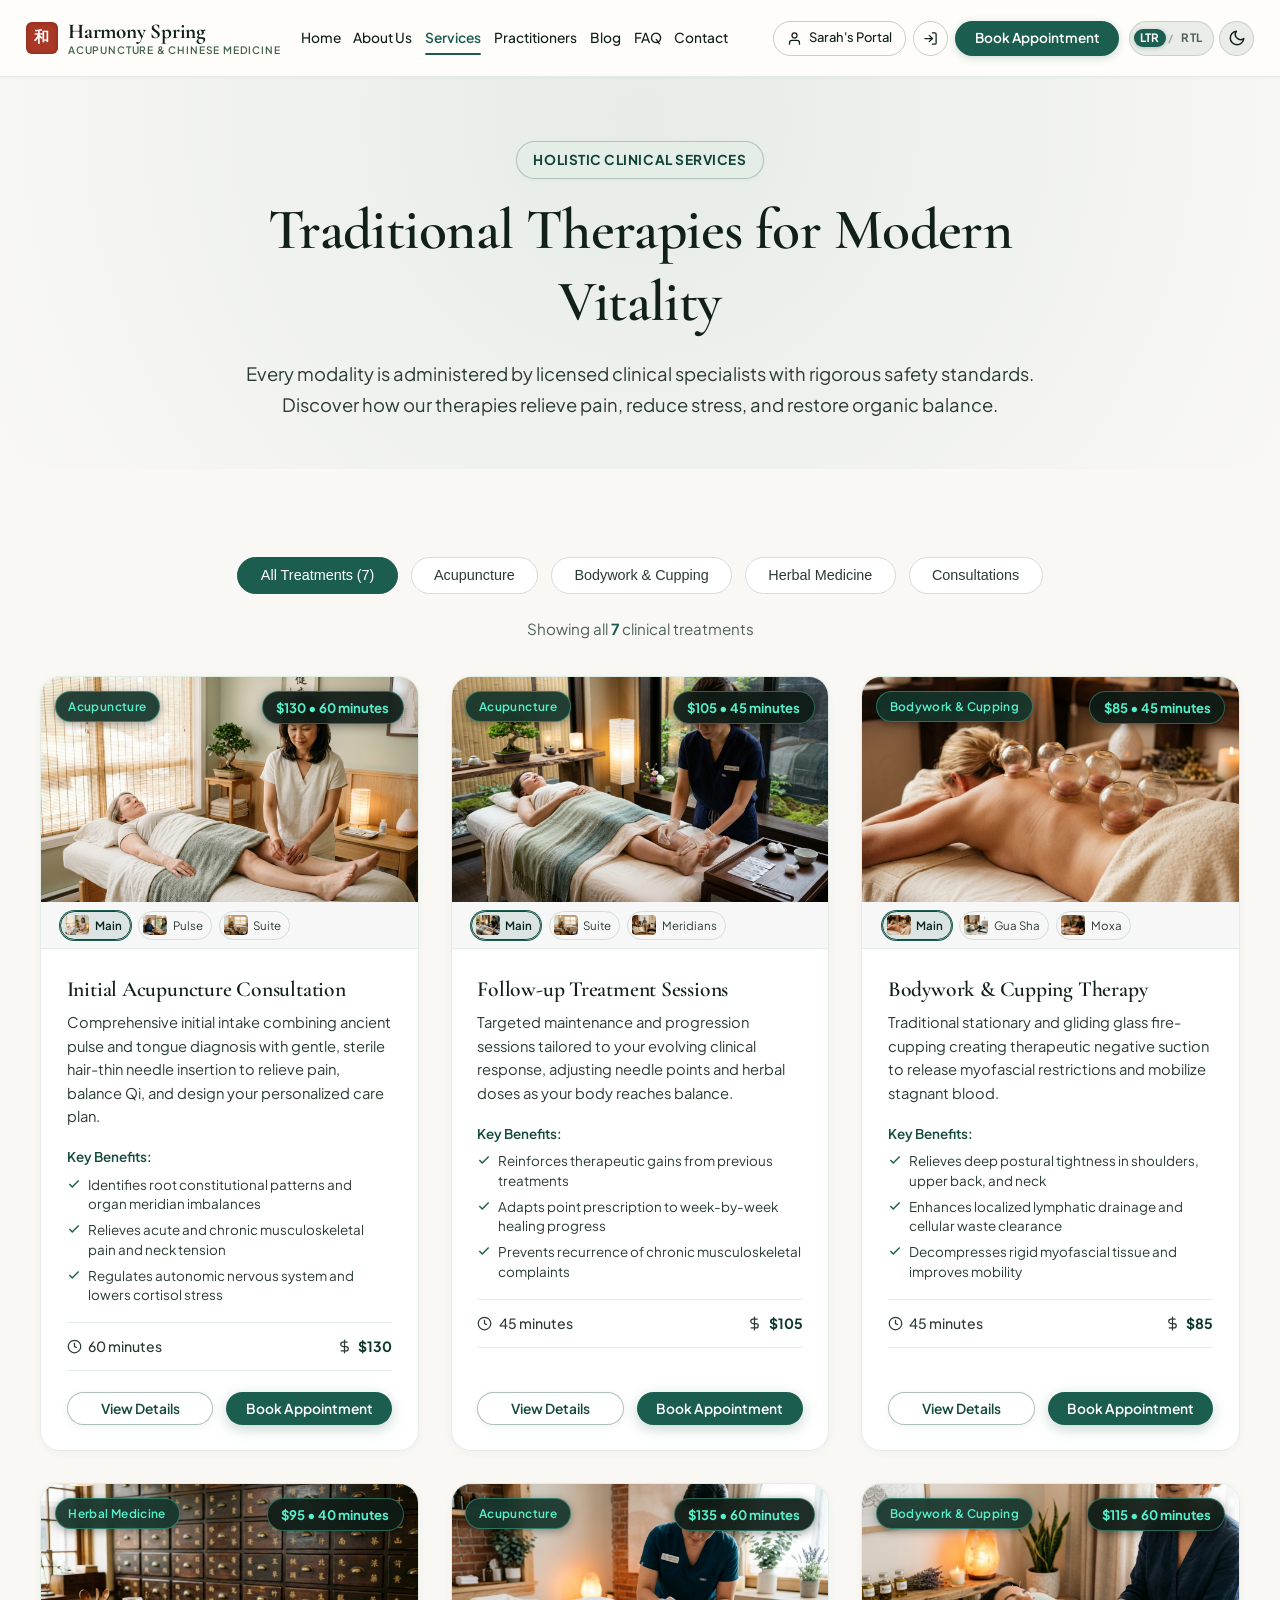
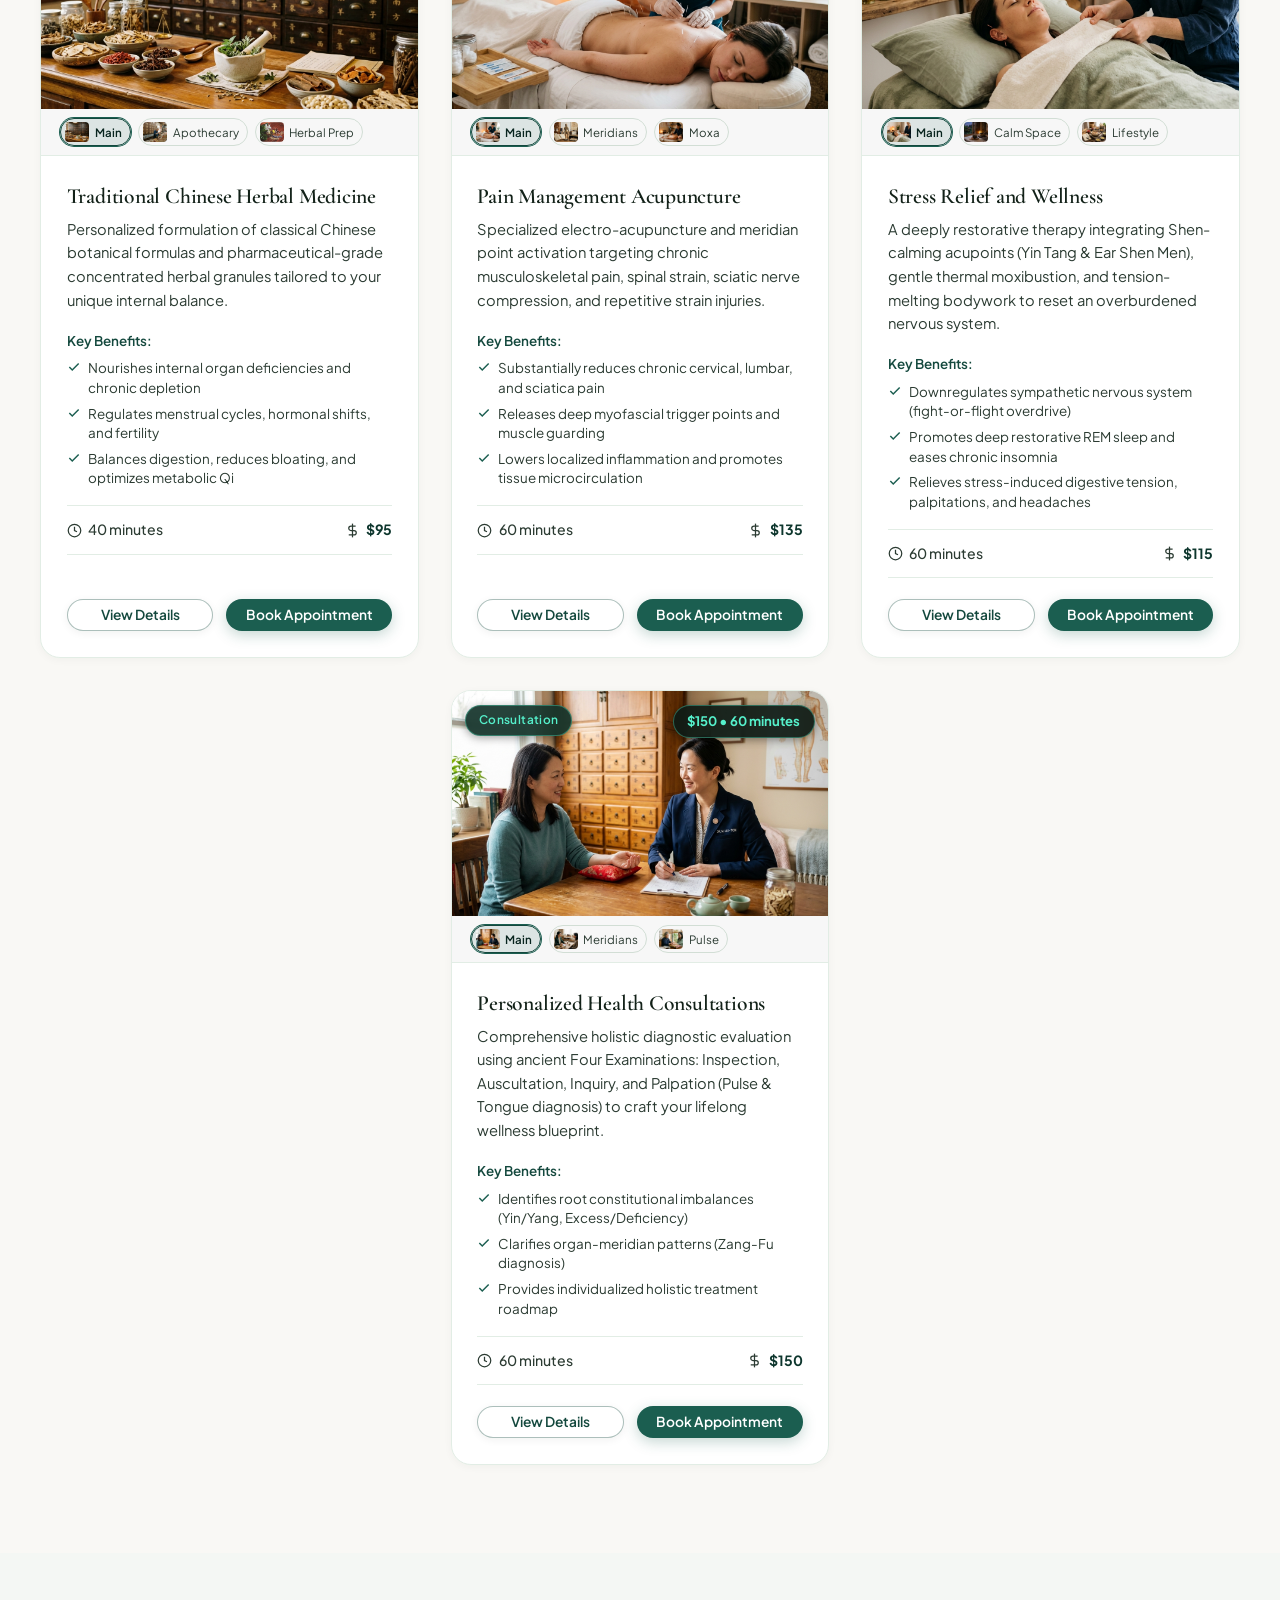
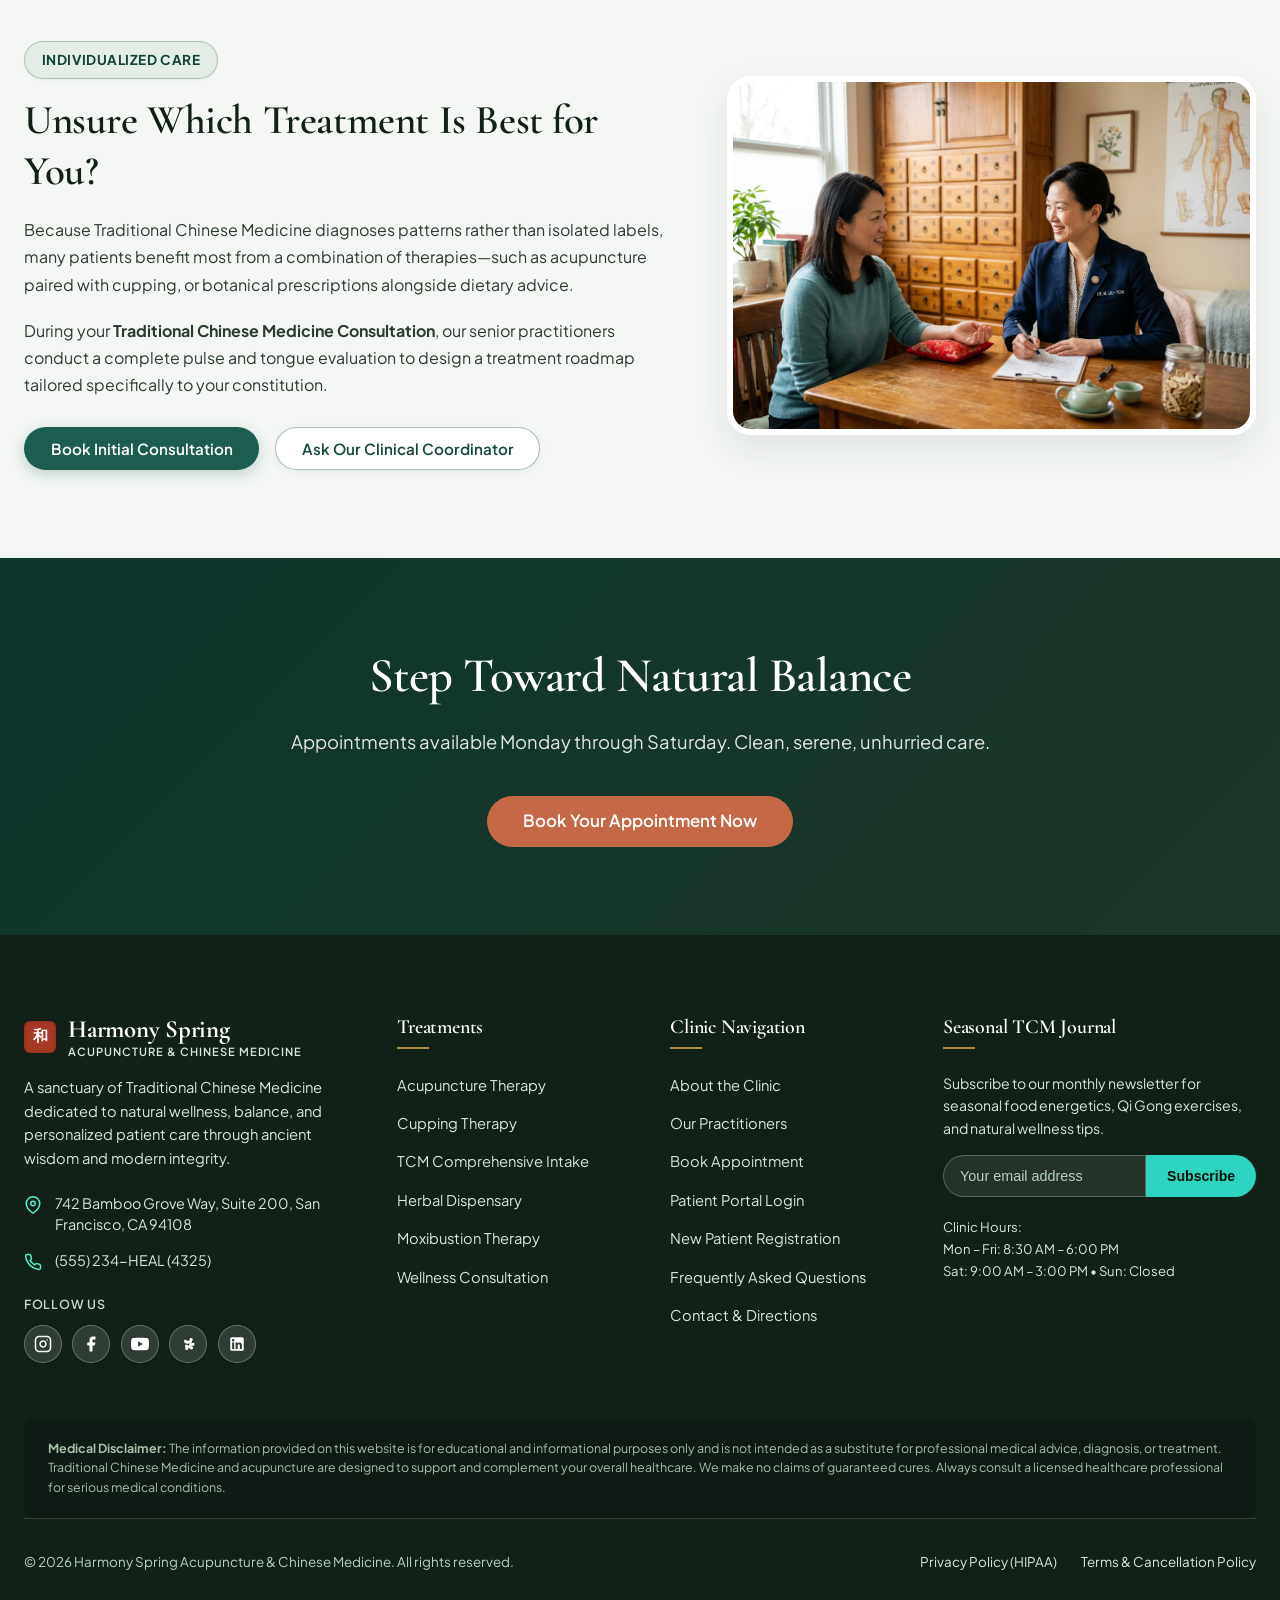
==== Acupuncture & Traditional Chinese Medicine Clinic/services.html @ d10053ae "Add files via upload" ====
<!DOCTYPE html>
<html lang="en">
<head>
  <meta charset="UTF-8">
  <meta name="viewport" content="width=device-width, initial-scale=1.0">
  <title>Services &amp; Treatments | Harmony Spring Acupuncture & Chinese Medicine</title>
  <meta name="description" content="Explore our seven specialized holistic services: Acupuncture Therapy, Fire Cupping, Herbal Medicine Dispensary, Moxibustion, and Comprehensive TCM Consultations.">
  <link rel="stylesheet" href="assets/css/style.css">
  <link rel="icon" type="image/svg+xml" href="data:image/svg+xml,<svg xmlns='http://www.w3.org/2000/svg' viewBox='0 0 24 24' fill='%231b5e50'><circle cx='12' cy='12' r='10'/><path d='M12 2a10 10 0 0 0 0 20 5 5 0 0 0 0-10 5 5 0 0 1 0-10z' fill='%23f9f8f5'/></svg>">
</head>
<body>

  <!-- Sticky Header Wrapper (Notice Bar + Main Navigation) -->
  <div class="sticky-header-wrapper">

    <!-- Header & Navigation -->
    <header class="header">
      <div class="container">
        <nav class="navbar">
          <a href="index.html" class="logo-brand">
            <span class="tcm-seal" title="Harmony">和</span>
            <div class="logo-text-wrap">
              <span class="logo-title">Harmony Spring</span>
              <span class="logo-subtitle">Acupuncture &amp; Chinese Medicine</span>
            </div>
          </a>

          <ul class="nav-links">
            <li><a href="index.html" class="nav-link">Home</a></li>
            <li><a href="about.html" class="nav-link">About Us</a></li>
            <li><a href="services.html" class="nav-link active">Services</a></li>
            <li><a href="practitioners.html" class="nav-link">Practitioners</a></li>
            <li><a href="blog.html" class="nav-link">Blog</a></li>
            <li><a href="faq.html" class="nav-link">FAQ</a></li>
            <li><a href="contact.html" class="nav-link">Contact</a></li>
          </ul>

          <div class="nav-actions">
            <div id="navAuthSlot">
              <a href="dashboard.html" class="nav-portal-btn" id="navPortalBtn" title="Sarah's Portal">
                <svg width="15" height="15" viewBox="0 0 24 24" fill="none" stroke="currentColor" stroke-width="2" stroke-linecap="round" stroke-linejoin="round">
                  <path d="M20 21v-2a4 4 0 0 0-4-4H8a4 4 0 0 0-4 4v2"></path>
                  <circle cx="12" cy="7" r="4"></circle>
                </svg>
                <span class="nav-portal-text">Sarah's Portal</span>
              </a>
              <button type="button" class="nav-auth-icon-btn" id="navAuthIconBtn" title="Account Action" aria-label="Account Action">
                <svg width="15" height="15" viewBox="0 0 24 24" fill="none" stroke="currentColor" stroke-width="2" stroke-linecap="round" stroke-linejoin="round">
                  <path d="M9 21H5a2 2 0 0 1-2-2V5a2 2 0 0 1 2-2h4"></path>
                  <polyline points="16 17 21 12 16 7"></polyline>
                  <line x1="21" y1="12" x2="9" y2="12"></line>
                </svg>
              </button>
            </div>
            <a href="booking.html" class="btn btn-primary btn-sm btn-book-nav">Book Appointment</a>
            <div class="nav-controls">
              <button class="nav-pill-btn dir-toggle-btn" id="dirToggleBtn" type="button" title="Switch text direction (LTR / RTL)" aria-label="Toggle text direction">
                <span class="dir-opt active" data-dir="ltr">LTR</span>
                <span class="dir-divider">/</span>
                <span class="dir-opt" data-dir="rtl">RTL</span>
              </button>
              <button class="nav-icon-btn theme-toggle-btn" id="themeToggleBtn" type="button" title="Switch to Dark Mode" aria-label="Toggle dark mode">
                <svg class="theme-icon-sun" width="18" height="18" viewBox="0 0 24 24" fill="none" stroke="currentColor" stroke-width="2" stroke-linecap="round" stroke-linejoin="round">
                  <circle cx="12" cy="12" r="5"></circle>
                  <line x1="12" y1="1" x2="12" y2="3"></line>
                  <line x1="12" y1="21" x2="12" y2="23"></line>
                  <line x1="4.22" y1="4.22" x2="5.64" y2="5.64"></line>
                  <line x1="18.36" y1="18.36" x2="19.78" y2="19.78"></line>
                  <line x1="1" y1="12" x2="3" y2="12"></line>
                  <line x1="21" y1="12" x2="23" y2="12"></line>
                  <line x1="4.22" y1="19.78" x2="5.64" y2="18.36"></line>
                  <line x1="18.36" y1="5.64" x2="19.78" y2="4.22"></line>
                </svg>
                <svg class="theme-icon-moon" width="18" height="18" viewBox="0 0 24 24" fill="none" stroke="currentColor" stroke-width="2" stroke-linecap="round" stroke-linejoin="round">
                  <path d="M21 12.79A9 9 0 1 1 11.21 3 7 7 0 0 0 21 12.79z"></path>
                </svg>
              </button>
            </div>
            <button class="mobile-nav-toggle" aria-label="Open Navigation Menu">&#9776;</button>
          </div>
        </nav>
      </div>
    </header>
  </div>

  <!-- Mobile Drawer Navigation -->
  <div class="mobile-nav-overlay"></div>
  <div class="mobile-nav-drawer">
    <div class="mobile-nav-header">
      <div class="logo-brand">
        <span class="tcm-seal">和</span>
        <div class="logo-text-wrap">
          <span class="logo-title" style="font-size:1.3rem;">Harmony Spring</span>
          <span class="logo-subtitle" style="font-size:0.62rem;letter-spacing:0.08em;text-transform:uppercase;color:var(--c-sage-600);font-weight:600;">Acupuncture &amp; Chinese Medicine</span>
        </div>
      </div>
      <button class="mobile-nav-close" aria-label="Close Navigation Menu">&times;</button>
    </div>
    <ul class="mobile-nav-list">
      <li><a href="index.html">Home</a></li>
      <li><a href="about.html">About Us</a></li>
      <li><a href="services.html">Services &amp; Treatments</a></li>
      <li><a href="practitioners.html">Practitioners</a></li>
      <li><a href="blog.html">Blog</a></li>
      <li><a href="faq.html">FAQ</a></li>
      <li><a href="contact.html">Contact Us</a></li>
    </ul>
    <div id="mobileNavAuthSlot" style="margin-top:auto;">
      <a href="login.html" class="btn btn-secondary btn-block" style="margin-bottom:0.8rem;">Patient Login</a>
      <a href="booking.html" class="btn btn-primary btn-block">Book Appointment</a>
    </div>
  </div>

  <main>
    <!-- Page Header Hero -->
    <section class="section" style="padding:4rem 0 3rem;background:radial-gradient(circle at 50% 10%, rgba(203, 217, 206, 0.4) 0%, rgba(249, 248, 245, 0.95) 100%);">
      <div class="container container-narrow" style="text-align:center;">
        <span class="tcm-badge" style="margin-bottom:1rem;">Holistic Clinical Services</span>
        <h1 style="margin-bottom:1.2rem;">Traditional Therapies for Modern Vitality</h1>
        <p style="font-size:1.15rem;color:var(--c-ink-body);line-height:1.7;">
          Every modality is administered by licensed clinical specialists with rigorous safety standards. Discover how our therapies relieve pain, reduce stress, and restore organic balance.
        </p>
      </div>
    </section>

    <!-- Services Directory & Filter Section -->
    <section class="section">
      <div class="container">
        <!-- Filter Tabs -->
        <div class="services-filter-bar" id="servicesFilterBar" role="tablist" aria-label="Clinical Treatment Categories">
          <button type="button" class="filter-btn active" data-category="all" role="tab" aria-selected="true">All Treatments (7)</button>
          <button type="button" class="filter-btn" data-category="Acupuncture" role="tab" aria-selected="false">Acupuncture</button>
          <button type="button" class="filter-btn" data-category="Bodywork" role="tab" aria-selected="false">Bodywork &amp; Cupping</button>
          <button type="button" class="filter-btn" data-category="Herbal Medicine" role="tab" aria-selected="false">Herbal Medicine</button>
          <button type="button" class="filter-btn" data-category="Consultation" role="tab" aria-selected="false">Consultations</button>
        </div>

        <!-- Live Results Count Feedback -->
        <div class="services-filter-feedback" id="servicesFilterFeedback" aria-live="polite">
          Showing all <strong>7</strong> clinical treatments
        </div>

        <!-- Services Cards Grid (Dynamic Loaded from Backend / Resilient Fallback) -->
        <div class="services-grid" id="servicesListGrid" aria-live="polite">
          <div class="services-loading-state" id="servicesLoadingIndicator" style="grid-column:1/-1;text-align:center;padding:4rem 1rem;">
            <div class="tcm-spinner" style="margin:0 auto 1.2rem;"></div>
            <p style="font-size:1.05rem;color:var(--c-ink-dark);font-weight:600;margin-bottom:0.3rem;">Loading Clinical Treatments...</p>
            <span style="font-size:0.88rem;color:var(--c-ink-muted);">Retrieving authentic Chinese Medicine modalities</span>
          </div>
        </div>
      </div>
    </section>

    <!-- Consultation Process Banner -->
    <section class="section section-sage-soft">
      <div class="container">
        <div style="display:grid;grid-template-columns:1.1fr 0.9fr;gap:3.5rem;align-items:center;" class="hero-grid">
          <div>
            <span class="tcm-badge" style="margin-bottom:1rem;">Individualized Care</span>
            <h2 style="margin-bottom:1.2rem;">Unsure Which Treatment Is Best for You?</h2>
            <p style="margin-bottom:1.2rem;line-height:1.7;">
              Because Traditional Chinese Medicine diagnoses patterns rather than isolated labels, many patients benefit most from a combination of therapies—such as acupuncture paired with cupping, or botanical prescriptions alongside dietary advice.
            </p>
            <p style="margin-bottom:1.8rem;line-height:1.7;">
              During your <strong>Traditional Chinese Medicine Consultation</strong>, our senior practitioners conduct a complete pulse and tongue evaluation to design a treatment roadmap tailored specifically to your constitution.
            </p>
            <div style="display:flex;gap:1rem;flex-wrap:wrap;">
              <a href="booking.html?service=tcm-consultation" class="btn btn-primary">Book Initial Consultation</a>
              <a href="contact.html" class="btn btn-secondary">Ask Our Clinical Coordinator</a>
            </div>
          </div>
          <div>
            <div style="border-radius:24px;overflow:hidden;box-shadow:var(--shadow-lg);border:6px solid #fff;">
              <img src="assets/images/tcm_consultation.jpg" alt="Pulse diagnosis and health consultation" width="800" height="533">
            </div>
          </div>
        </div>
      </div>
    </section>

    <!-- Final CTA -->
    <section class="cta-banner-section">
      <div class="container">
        <div class="cta-banner-content">
          <h2 class="cta-banner-title">Step Toward Natural Balance</h2>
          <p class="cta-banner-desc">
            Appointments available Monday through Saturday. Clean, serene, unhurried care.
          </p>
          <div class="cta-banner-actions">
            <a href="booking.html" class="btn btn-terracotta btn-lg">Book Your Appointment Now</a>
          </div>
        </div>
      </div>
    </section>
  </main>

  <!-- Footer -->
  <footer class="footer">
    <div class="container">
      <div class="footer-top-grid">
        <div class="footer-brand">
          <div class="logo-brand" style="margin-bottom:1.1rem;">
            <span class="tcm-seal">和</span>
            <div class="logo-text-wrap">
              <span class="logo-title" style="color:#ffffff;font-size:1.55rem;">Harmony Spring</span>
              <span class="logo-subtitle" style="color:var(--c-sage-300);font-size:0.7rem;letter-spacing:0.09em;text-transform:uppercase;font-weight:600;margin-top:2px;">Acupuncture &amp; Chinese Medicine</span>
            </div>
          </div>
          <p class="footer-tagline">
            A sanctuary of Traditional Chinese Medicine dedicated to natural wellness, balance, and personalized patient care through ancient wisdom and modern integrity.
          </p>
          <div class="footer-info-item">
            <svg width="18" height="18" viewBox="0 0 24 24" fill="none" stroke="currentColor" stroke-width="2"><path d="M21 10c0 7-9 13-9 13s-9-6-9-13a9 9 0 0 1 18 0z"/><circle cx="12" cy="10" r="3"/></svg>
            <span>742 Bamboo Grove Way, Suite 200, San Francisco, CA 94108</span>
          </div>
          <div class="footer-info-item">
            <svg width="18" height="18" viewBox="0 0 24 24" fill="none" stroke="currentColor" stroke-width="2"><path d="M22 16.92v3a2 2 0 0 1-2.18 2 19.79 19.79 0 0 1-8.63-3.07 19.5 19.5 0 0 1-6-6 19.79 19.79 0 0 1-3.07-8.67A2 2 0 0 1 4.11 2h3a2 2 0 0 1 2 1.72 12.84 12.84 0 0 0 .7 2.81 2 2 0 0 1-.45 2.11L8.09 9.91a16 16 0 0 0 6 6l1.27-1.27a2 2 0 0 1 2.11-.45 12.84 12.84 0 0 0 2.81.7A2 2 0 0 1 22 16.92z"/></svg>
            <span>(555) 234-HEAL (4325)</span>
          </div>
          <div class="footer-social-wrap">
            <span class="footer-social-label">Follow Us</span>
            <div class="footer-social-links">
              <a href="https://instagram.com" target="_blank" rel="noopener noreferrer" class="footer-social-link" aria-label="Follow Harmony Spring on Instagram" title="Instagram">
                <svg viewBox="0 0 24 24" fill="none" stroke="currentColor" stroke-width="2" stroke-linecap="round" stroke-linejoin="round"><rect x="2" y="2" width="20" height="20" rx="5" ry="5"/><path d="M16 11.37A4 4 0 1 1 12.63 8 4 4 0 0 1 16 11.37z"/><line x1="17.5" y1="6.5" x2="17.51" y2="6.5"/></svg>
              </a>
              <a href="https://facebook.com" target="_blank" rel="noopener noreferrer" class="footer-social-link" aria-label="Follow Harmony Spring on Facebook" title="Facebook">
                <svg viewBox="0 0 24 24" fill="currentColor"><path d="M18 2h-3a5 5 0 0 0-5 5v3H7v4h3v8h4v-8h3l1-4h-4V7a1 1 0 0 1 1-1h3z"/></svg>
              </a>
              <a href="https://youtube.com" target="_blank" rel="noopener noreferrer" class="footer-social-link" aria-label="Subscribe to Harmony Spring on YouTube" title="YouTube">
                <svg viewBox="0 0 24 24" fill="currentColor"><path fill-rule="evenodd" clip-rule="evenodd" d="M23.5 6.19a3.02 3.02 0 0 0-2.12-2.14C19.5 3.55 12 3.55 12 3.55s-7.5 0-9.38.5A3.02 3.02 0 0 0 .5 6.2C0 8.07 0 12 0 12s0 3.93.5 5.81a3.02 3.02 0 0 0 2.12 2.14c1.88.5 9.38.5 9.38.5s7.5 0 9.38-.5a3.02 3.02 0 0 0 2.12-2.14C24 15.93 24 12 24 12s0-3.93-.5-5.81zM9.5 15.57V8.43L15.82 12 9.5 15.57z"/></svg>
              </a>
              <a href="https://yelp.com" target="_blank" rel="noopener noreferrer" class="footer-social-link" aria-label="Find Harmony Spring on Yelp" title="Yelp">
                <svg viewBox="0 0 24 24" fill="currentColor"><path d="M11.66 12.01l-4.75-2.09c-.48-.21-.69-.77-.47-1.25l.89-1.92c.22-.48.78-.69 1.26-.47l4.7 2.21c.42.2.56.7.32 1.1l-1.07 1.95c-.17.31-.56.45-.88.47zm.42 1.63l.35 5.17c.04.52-.36.97-.88 1.01l-2.1.14c-.52.04-.97-.36-1.01-.88l-.4-5.18c-.04-.46.3-.85.74-.89l2.22-.15c.44-.03.88.33.91.78zm1.96-.34l4.5 2.6c.45.26.6.84.34 1.29l-1.06 1.83c-.26.45-.84.6-1.29.34l-4.47-2.65c-.39-.23-.5-.73-.25-1.12l1.24-1.85c.2-.3.6-.42.99-.44zm.64-1.95l4.89-.98c.51-.1.93.3.93.82v2.11c0 .52-.42.94-.94.94l-4.9-.1c-.46 0-.82-.36-.83-.82l-.04-2.22c0-.4.36-.75.76-.75zm-1.89-1.93l1.83-4.84c.18-.49.73-.74 1.22-.55l1.97.75c.49.19.74.74.55 1.23l-1.89 4.82c-.17.43-.66.62-1.07.43l-2.07-.88c-.37-.16-.54-.6-.54-.96z"/></svg>
              </a>
              <a href="https://linkedin.com" target="_blank" rel="noopener noreferrer" class="footer-social-link" aria-label="Connect with Harmony Spring on LinkedIn" title="LinkedIn">
                <svg viewBox="0 0 24 24" fill="currentColor"><path d="M19 3a2 2 0 0 1 2 2v14a2 2 0 0 1-2 2H5a2 2 0 0 1-2-2V5a2 2 0 0 1 2-2h14m-.5 15.5v-5.3a3.26 3.26 0 0 0-3.26-3.26c-.85 0-1.84.52-2.28 1.3v-1.11h-2.79v8.37h2.79v-4.93c0-.77.62-1.4 1.39-1.4a1.4 1.4 0 0 1 1.4 1.4v4.93h2.75M6.88 8.56a1.68 1.68 0 0 0 1.68-1.68c0-.93-.75-1.69-1.68-1.69a1.69 1.69 0 0 0-1.69 1.69c0 .93.76 1.68 1.69 1.68m1.39 9.94v-8.37H5.5v8.37h2.77z"/></svg>
              </a>
            </div>
          </div>
        </div>

        <div>
          <h4 class="footer-heading">Treatments</h4>
          <ul class="footer-links">
            <li><a href="service-detail.html?service=acupuncture">Acupuncture Therapy</a></li>
            <li><a href="service-detail.html?service=cupping">Cupping Therapy</a></li>
            <li><a href="service-detail.html?service=tcm-consultation">TCM Comprehensive Intake</a></li>
            <li><a href="service-detail.html?service=herbal-medicine">Herbal Dispensary</a></li>
            <li><a href="service-detail.html?service=moxibustion">Moxibustion Therapy</a></li>
            <li><a href="service-detail.html?service=wellness-consultation">Wellness Consultation</a></li>
          </ul>
        </div>

        <div>
          <h4 class="footer-heading">Clinic Navigation</h4>
          <ul class="footer-links">
            <li><a href="about.html">About the Clinic</a></li>
            <li><a href="practitioners.html">Our Practitioners</a></li>
            <li><a href="booking.html">Book Appointment</a></li>
            <li><a href="login.html">Patient Portal Login</a></li>
            <li><a href="register.html">New Patient Registration</a></li>
            <li><a href="faq.html">Frequently Asked Questions</a></li>
            <li><a href="contact.html">Contact &amp; Directions</a></li>
          </ul>
        </div>

        <div>
          <h4 class="footer-heading">Seasonal TCM Journal</h4>
          <p style="font-size:0.88rem;color:var(--c-sage-300);margin-bottom:1rem;line-height:1.6;">
            Subscribe to our monthly newsletter for seasonal food energetics, Qi Gong exercises, and natural wellness tips.
          </p>
          <form class="newsletter-form">
            <input type="email" class="newsletter-input" placeholder="Your email address" required>
            <button type="submit" class="newsletter-submit">Subscribe</button>
          </form>
          <div style="margin-top:1.2rem;font-size:0.82rem;color:var(--c-sage-400);">
            Clinic Hours:<br>
            Mon – Fri: 8:30 AM – 6:00 PM<br>
            Sat: 9:00 AM – 3:00 PM &bull; Sun: Closed
          </div>
        </div>
      </div>

      <div class="footer-disclaimer-box">
        <strong>Medical Disclaimer:</strong> The information provided on this website is for educational and informational purposes only and is not intended as a substitute for professional medical advice, diagnosis, or treatment. Traditional Chinese Medicine and acupuncture are designed to support and complement your overall healthcare. We make no claims of guaranteed cures. Always consult a licensed healthcare professional for serious medical conditions.
      </div>

      <div class="footer-bottom">
        <div>&copy; 2026 Harmony Spring Acupuncture &amp; Chinese Medicine. All rights reserved.</div>
        <div style="display:flex;gap:1.5rem;">
          <a href="privacy.html" style="color:inherit;">Privacy Policy (HIPAA)</a>
          <a href="terms.html" style="color:inherit;">Terms &amp; Cancellation Policy</a>
        </div>
      </div>
    </div>
  </footer>

  <script src="assets/js/api.js"></script>
  <script src="assets/js/app.js"></script>
  <script>
    document.addEventListener('DOMContentLoaded', () => {
      const grid = document.getElementById('servicesListGrid');
      const filterBtns = document.querySelectorAll('.services-filter-bar .filter-btn');
      const feedbackEl = document.getElementById('servicesFilterFeedback');
      const allFilterBtn = document.querySelector('.services-filter-bar .filter-btn[data-category="all"]');
      let allServices = [];
      let currentCategory = 'all';

      // Meaningful alt text dictionary for authentic clinical healthcare photography
      const ALT_TEXTS = {
        'acupuncture': 'Authentic serene acupuncture needle placement in peaceful treatment room',
        'follow-up': 'Licensed acupuncturist gently treating patient with fine needles during follow-up session',
        'cupping': 'Therapeutic glass fire cupping therapy applied along meridian pathways',
        'herbal-medicine': 'Traditional Chinese herbal medicine dispensary counter with medicinal herbs and apothecary tools',
        'pain-management': 'Targeted neuro-meridian acupuncture treatment for chronic musculoskeletal pain relief',
        'stress-wellness': 'Calming Shen Men acupuncture and restorative clinical relaxation therapy',
        'tcm-consultation': 'Senior TCM physician conducting in-depth diagnostic tongue and pulse consultation'
      };

      function getAltText(service) {
        return ALT_TEXTS[service.id] || `${service.name} clinical treatment at Harmony Spring TCM Clinic`;
      }

      function getCategoryBadgeLabel(category) {
        if (!category) return '';
        if (category === 'Bodywork') return 'Bodywork & Cupping';
        return category;
      }

      function getShortThumbLabel(title, idx) {
        if (!title) return `View ${idx + 1}`;
        const t = title.toLowerCase();
        if (t.includes('pulse')) return 'Pulse';
        if (t.includes('tongue')) return 'Tongue';
        if (t.includes('room') || t.includes('suite')) return 'Suite';
        if (t.includes('meridian') || t.includes('map')) return 'Meridians';
        if (t.includes('gua sha')) return 'Gua Sha';
        if (t.includes('moxa') || t.includes('moxibustion')) return 'Moxa';
        if (t.includes('apothecary') || t.includes('scale')) return 'Apothecary';
        if (t.includes('granule') || t.includes('prep') || t.includes('infusion')) return 'Herbal Prep';
        if (t.includes('meditation') || t.includes('sleep') || t.includes('shen')) return 'Calm Space';
        if (t.includes('lifestyle') || t.includes('food') || t.includes('energetics')) return 'Lifestyle';
        if (t.includes('diagnost')) return 'Diagnostics';
        return title.split(' ')[0] || `View ${idx + 1}`;
      }

      function matchesCategory(service, targetCat) {
        if (!targetCat || targetCat === 'all') return true;
        const sCat = (service.category || '').toLowerCase();
        const sTags = Array.isArray(service.tags) ? service.tags.map(t => t.toLowerCase()) : [];
        const target = targetCat.toLowerCase();
        
        if (target.includes('acupunct')) {
          return sCat.includes('acupunct') || sTags.includes('acupuncture');
        }
        if (target.includes('bodywork') || target.includes('cupping')) {
          return sCat.includes('bodywork') || sCat.includes('cupping') || sTags.includes('bodywork') || sTags.includes('cupping');
        }
        if (target.includes('herb')) {
          return sCat.includes('herb') || sTags.includes('herbal medicine') || sTags.includes('herbs');
        }
        if (target.includes('consult')) {
          return sCat.includes('consult') || sTags.includes('consultation');
        }
        return sCat.includes(target) || sTags.includes(target);
      }

      function updateFeedbackText(filteredCount, cat) {
        if (!feedbackEl) return;
        const countStr = `<strong>${filteredCount}</strong>`;
        if (cat === 'all') {
          feedbackEl.innerHTML = `Showing all ${countStr} clinical treatments`;
        } else if (cat.toLowerCase().includes('acupunct')) {
          feedbackEl.innerHTML = `Showing ${countStr} acupuncture ${filteredCount === 1 ? 'treatment' : 'treatments'}`;
        } else if (cat.toLowerCase().includes('bodywork') || cat.toLowerCase().includes('cupping')) {
          feedbackEl.innerHTML = `Showing ${countStr} bodywork & cupping ${filteredCount === 1 ? 'treatment' : 'treatments'}`;
        } else if (cat.toLowerCase().includes('herb')) {
          feedbackEl.innerHTML = `Showing ${countStr} herbal medicine ${filteredCount === 1 ? 'service' : 'services'}`;
        } else if (cat.toLowerCase().includes('consult')) {
          feedbackEl.innerHTML = `Showing ${countStr} clinical ${filteredCount === 1 ? 'consultation' : 'consultations'}`;
        } else {
          feedbackEl.innerHTML = `Showing ${countStr} matching ${filteredCount === 1 ? 'treatment' : 'treatments'}`;
        }
      }

      function renderServices(servicesToDisplay) {
        if (!servicesToDisplay || servicesToDisplay.length === 0) {
          grid.innerHTML = `
            <div style="grid-column:1/-1;text-align:center;padding:3.5rem 1.5rem;background:var(--c-cream-card);border:1px solid var(--c-border);border-radius:var(--radius-lg);">
              <p style="color:var(--c-ink-muted);font-size:1.05rem;margin-bottom:1rem;">No treatments found matching this category.</p>
              <button type="button" class="btn btn-secondary btn-sm" id="resetFilterBtn">View All Treatments</button>
            </div>
          `;
          const resetBtn = document.getElementById('resetFilterBtn');
          if (resetBtn) {
            resetBtn.addEventListener('click', () => {
              if (allFilterBtn) allFilterBtn.click();
            });
          }
          return;
        }

        grid.innerHTML = servicesToDisplay.map((s, idx) => {
          const mainImgSrc = (s.image || '').replace(/^\/+/, '');
          const altText = getAltText(s);
          const supporting = Array.isArray(s.supportingImages) ? s.supportingImages : [];
          
          return `
          <article class="service-card" data-category="${s.category}" data-id="${s.id}" style="animation: serviceFadeIn 0.35s ease both; animation-delay: ${idx * 0.05}s;">
            <div class="service-card-media">
              <img 
                src="${mainImgSrc}" 
                alt="${altText}" 
                loading="lazy"
                class="service-main-img"
                id="mainImg_${s.id}"
                onerror="this.onerror=null; this.src='assets/images/hero_acupuncture.jpg';"
              >
              <span class="service-category-tag">${getCategoryBadgeLabel(s.category)}</span>
              <span class="service-price-tag">${s.price} &bull; ${s.duration}</span>
            </div>

            ${supporting.length > 0 ? `
              <div class="service-thumbnails-strip" role="group" aria-label="Photo gallery views for ${s.name}">
                <button type="button" class="thumb-pill active" data-card-id="${s.id}" data-src="${mainImgSrc}" data-alt="${altText}" title="Main View: ${s.name}">
                  <img src="${mainImgSrc}" alt="Main view thumbnail" width="24" height="20" loading="lazy">
                  <span>Main</span>
                </button>
                ${supporting.map((sup, sIdx) => {
                  const supSrc = (sup.src || '').replace(/^\/+/, '');
                  const label = getShortThumbLabel(sup.title, sIdx);
                  return `
                    <button type="button" class="thumb-pill" data-card-id="${s.id}" data-src="${supSrc}" data-alt="${sup.title}" title="${sup.title}">
                      <img src="${supSrc}" alt="${sup.title} thumbnail" width="24" height="20" loading="lazy">
                      <span>${label}</span>
                    </button>
                  `;
                }).join('')}
              </div>
            ` : ''}

            <div class="service-card-body">
              <h3 class="service-card-title">${s.name}</h3>
              <p class="service-card-desc">${s.shortDesc}</p>
              
              <div class="service-card-benefits" style="margin-bottom:1.1rem;">
                <strong style="font-size:0.84rem;color:var(--c-jade-600);display:block;margin-bottom:0.4rem;font-weight:600;">Key Benefits:</strong>
                <ul class="service-benefits-list">
                  ${(s.benefits || []).slice(0, 3).map(b => `
                    <li>
                      <svg width="14" height="14" viewBox="0 0 24 24" fill="none" stroke="currentColor" stroke-width="2.5" class="benefit-check-icon"><polyline points="20 6 9 17 4 12"/></svg>
                      <span>${b}</span>
                    </li>
                  `).join('')}
                </ul>
              </div>

              <div class="service-meta-row">
                <span class="service-meta-item">
                  <svg width="15" height="15" viewBox="0 0 24 24" fill="none" stroke="currentColor" stroke-width="2"><circle cx="12" cy="12" r="10"/><polyline points="12 6 12 12 16 14"/></svg>
                  <span>${s.duration}</span>
                </span>
                <span class="service-meta-item">
                  <svg width="15" height="15" viewBox="0 0 24 24" fill="none" stroke="currentColor" stroke-width="2"><line x1="12" y1="1" x2="12" y2="23"/><path d="M17 5H9.5a3.5 3.5 0 0 0 0 7h5a3.5 3.5 0 0 1 0 7H6"/></svg>
                  <span class="service-meta-price">${s.price}</span>
                </span>
              </div>

              <div class="service-card-actions">
                <a href="service-detail.html?service=${encodeURIComponent(s.id)}" class="btn btn-secondary btn-sm" id="viewDetail_${s.id}">View Details</a>
                <a href="booking.html?service=${encodeURIComponent(s.id)}" class="btn btn-primary btn-sm" id="bookBtn_${s.id}">Book Appointment</a>
              </div>
            </div>
          </article>
          `;
        }).join('');

        // Attach click & hover events to thumbnail pills
        const thumbPills = grid.querySelectorAll('.thumb-pill');
        thumbPills.forEach(pill => {
          const activatePill = () => {
            const cardId = pill.dataset.cardId;
            const newSrc = pill.dataset.src;
            const newAlt = pill.dataset.alt;
            const mainImg = document.getElementById(`mainImg_${cardId}`);
            if (mainImg && newSrc && mainImg.getAttribute('src') !== newSrc) {
              mainImg.style.opacity = '0.7';
              setTimeout(() => {
                mainImg.src = newSrc;
                if (newAlt) mainImg.alt = newAlt;
                mainImg.style.opacity = '1';
              }, 120);
            }
            // Update active state across pills in this card
            const card = pill.closest('.service-card');
            if (card) {
              card.querySelectorAll('.thumb-pill').forEach(p => p.classList.remove('active'));
              pill.classList.add('active');
            }
          };

          pill.addEventListener('click', (e) => {
            e.preventDefault();
            activatePill();
          });
          pill.addEventListener('mouseenter', activatePill);
        });
      }

      function applyFilter(cat) {
        currentCategory = cat;
        filterBtns.forEach(b => {
          const isMatch = (b.dataset.category || '').toLowerCase() === cat.toLowerCase();
          b.classList.toggle('active', isMatch);
          b.setAttribute('aria-selected', isMatch ? 'true' : 'false');
        });

        const filtered = allServices.filter(s => matchesCategory(s, cat));
        grid.setAttribute('data-count', filtered.length);
        renderServices(filtered);
        updateFeedbackText(filtered.length, cat);
      }

      async function loadServices() {
        // Show loading indicator
        grid.innerHTML = `
          <div class="services-loading-state" id="servicesLoadingIndicator" style="grid-column:1/-1;text-align:center;padding:4.5rem 1.5rem;">
            <div class="tcm-spinner" style="margin:0 auto 1.2rem;"></div>
            <p style="font-size:1.1rem;color:var(--c-ink-dark);font-weight:600;margin-bottom:0.3rem;">Loading Clinical Treatments...</p>
            <p style="font-size:0.88rem;color:var(--c-ink-muted);">Retrieving modalities from Harmony Spring clinic database</p>
          </div>
        `;
        if (feedbackEl) {
          feedbackEl.innerHTML = 'Connecting to clinic treatment directory...';
        }

        try {
          const res = await API.services.getAll();
          allServices = (res && res.services && Array.isArray(res.services)) ? res.services : [];

          if (!allServices || allServices.length === 0) {
            throw new Error('No clinical services found in database');
          }

          // Update All Treatments tab label with actual count
          if (allFilterBtn) {
            allFilterBtn.textContent = `All Treatments (${allServices.length})`;
          }

          // Render with active filter
          applyFilter(currentCategory);
        } catch (err) {
          console.error('Failed to load services:', err);
          grid.innerHTML = `
            <div class="services-error-state" id="servicesErrorNotice" style="grid-column:1/-1;text-align:center;padding:3rem 1.5rem;background:var(--c-cream-card);border:1px solid var(--c-border);border-radius:var(--radius-lg);max-width:520px;margin:1.5rem auto;box-shadow:var(--shadow-sm);">
              <div style="width:48px;height:48px;border-radius:50%;background:rgba(201, 59, 43, 0.12);display:inline-flex;align-items:center;justify-content:center;margin:0 auto 1rem;">
                <svg width="24" height="24" viewBox="0 0 24 24" fill="none" stroke="#c93b2b" stroke-width="2"><circle cx="12" cy="12" r="10"/><line x1="12" y1="8" x2="12" y2="12"/><line x1="12" y1="16" x2="12.01" y2="16"/></svg>
              </div>
              <h3 style="color:var(--c-ink-dark);margin-bottom:0.6rem;font-size:1.35rem;">Unable to Load Treatments</h3>
              <p style="color:var(--c-ink-body);font-size:0.92rem;line-height:1.6;margin-bottom:1.5rem;">
                Failed to load services. Both the clinic API server and local backup dataset could not be reached. Please check your network connection and retry.
              </p>
              <button type="button" class="btn btn-primary btn-sm" id="retryServicesLoadBtn">
                <svg width="15" height="15" viewBox="0 0 24 24" fill="none" stroke="currentColor" stroke-width="2" style="margin-right:6px;"><polyline points="23 4 23 10 17 10"/><path d="M20.49 15a9 9 0 1 1-2.12-9.36L23 10"/></svg>
                Retry Loading Treatments
              </button>
            </div>
          `;
          if (feedbackEl) {
            feedbackEl.innerHTML = '<span style="color:#c93b2b;">Connection error. Please retry.</span>';
          }
          const retryBtn = document.getElementById('retryServicesLoadBtn');
          if (retryBtn) {
            retryBtn.addEventListener('click', loadServices);
          }
        }
      }

      // Filter button event listeners
      filterBtns.forEach(btn => {
        btn.addEventListener('click', () => {
          const cat = btn.dataset.category || 'all';
          applyFilter(cat);
        });
      });

      // Initial load
      loadServices();
    });
  </script>
</body>
</html>
---- Acupuncture & Traditional Chinese Medicine Clinic/assets/css/style.css ----
/* ==========================================================================
   HARMONY SPRING ACUPUNCTURE & TRADITIONAL CHINESE MEDICINE CLINIC
   Core Design System & Stylesheet
   ========================================================================== */

@import url('https://fonts.googleapis.com/css2?family=Cormorant+Garamond:ital,wght@0,400;0,500;0,600;0,700;1,400;1,600&family=Plus+Jakarta+Sans:wght@300;400;500;600;700&display=swap');

:root {
  /* Color Palette */
  --c-sage-50: #f4f7f4;
  --c-sage-100: #e5ece6;
  --c-sage-200: #cbd9ce;
  --c-sage-300: #a7bea9;
  --c-sage-400: #7d9e81;
  --c-sage-500: #587d60;
  --c-sage-600: #44644a;
  --c-sage-700: #2a4c38;
  --c-sage-800: #1d3627;
  --c-sage-900: #122118;

  --c-jade-500: #1b5e50;
  --c-jade-600: #13483d;
  --c-jade-700: #0d362d;
  --c-jade-800: #08241e;

  --c-terracotta: #c46845;
  --c-terracotta-hover: #ad5434;
  --c-terracotta-light: #fbf1ec;

  --c-gold: #b38b42;
  --c-gold-light: #fdf8ef;

  --c-cream-bg: #f9f8f5;
  --c-cream-card: #ffffff;
  --c-cream-muted: #f0ebe4;
  --c-border: #d2ded5;
  --c-border-light: #e2ede5;

  --c-ink-dark: #122118;
  --c-ink-body: #2b3b32;
  --c-ink-muted: #4e6356;

  /* Typography */
  --font-serif: 'Cormorant Garamond', Georgia, serif;
  --font-sans: 'Plus Jakarta Sans', -apple-system, BlinkMacSystemFont, 'Segoe UI', Roboto, sans-serif;

  /* Elevations */
  --shadow-sm: 0 2px 8px rgba(34, 41, 38, 0.04);
  --shadow-md: 0 6px 20px rgba(34, 41, 38, 0.06);
  --shadow-lg: 0 14px 36px rgba(34, 41, 38, 0.09);
  --shadow-hover: 0 18px 42px rgba(27, 94, 80, 0.12);

  /* Borders & Radius */
  --radius-sm: 8px;
  --radius-md: 14px;
  --radius-lg: 20px;
  --radius-full: 9999px;

  /* Transitions */
  --t-fast: 0.2s ease;
  --t-smooth: 0.3s cubic-bezier(0.25, 0.8, 0.25, 1);
}

/* Reset & Base Setup */
*, *::before, *::after {
  box-sizing: border-box;
  margin: 0;
  padding: 0;
}

html {
  scroll-behavior: smooth;
  scroll-padding-top: 90px;
  font-size: 16px;
  -webkit-font-smoothing: antialiased;
  -moz-osx-font-smoothing: grayscale;
  overflow-x: clip;
  max-width: 100%;
  width: 100%;
}

body {
  font-family: var(--font-sans);
  font-weight: 400;
  line-height: 1.65;
  color: var(--c-ink-body);
  background-color: var(--c-cream-bg);
  min-height: 100vh;
  display: flex;
  flex-direction: column;
  overflow-x: clip;
  max-width: 100%;
  width: 100%;
  position: relative;
}

/* Typography Hierarchy */
h1, h2, h3, h4, h5, h6 {
  font-family: var(--font-serif);
  color: var(--c-ink-dark);
  line-height: 1.25;
  font-weight: 600;
  letter-spacing: -0.01em;
}

h1 { font-size: clamp(2.4rem, 4.5vw, 3.8rem); font-weight: 600; }
h2 { font-size: clamp(1.9rem, 3.2vw, 2.7rem); }
h3 { font-size: clamp(1.4rem, 2.2vw, 1.9rem); }
h4 { font-size: 1.25rem; }

p {
  margin-bottom: 1rem;
}

p:last-child {
  margin-bottom: 0;
}

a {
  color: var(--c-jade-500);
  text-decoration: none;
  transition: color var(--t-fast);
}

a:hover {
  color: var(--c-terracotta);
}

img {
  max-width: 100%;
  height: auto;
  display: block;
}

/* Containers & Grid */
.container {
  width: 100%;
  max-width: 1280px;
  margin-left: auto;
  margin-right: auto;
  padding-left: 1.5rem;
  padding-right: 1.5rem;
}

.container-narrow {
  max-width: 860px;
}

/* Botanical / Traditional Stamp Badges */
.tcm-badge {
  display: inline-flex;
  align-items: center;
  gap: 0.5rem;
  background-color: #e4eee6;
  color: #104237;
  padding: 0.42rem 1.05rem;
  border-radius: var(--radius-full);
  font-size: 0.85rem;
  font-weight: 700;
  letter-spacing: 0.04em;
  text-transform: uppercase;
  border: 1px solid rgba(16, 66, 55, 0.25);
  box-shadow: 0 1px 3px rgba(16, 66, 55, 0.05);
}

.tcm-seal {
  display: inline-flex;
  align-items: center;
  justify-content: center;
  width: 32px;
  height: 32px;
  background: #a93826;
  color: #fff;
  border-radius: 6px;
  font-family: var(--font-serif);
  font-weight: 700;
  font-size: 0.95rem;
  letter-spacing: 1px;
  box-shadow: inset 0 0 4px rgba(0,0,0,0.3);
}

/* Buttons */
.btn {
  display: inline-flex;
  align-items: center;
  justify-content: center;
  gap: 0.5rem;
  font-family: var(--font-sans);
  font-weight: 600;
  font-size: 0.95rem;
  padding: 0.8rem 1.6rem;
  border-radius: var(--radius-full);
  border: 1px solid transparent;
  cursor: pointer;
  transition: all var(--t-smooth);
  text-align: center;
  line-height: 1;
  white-space: nowrap;
  flex-shrink: 0;
}

.btn-primary {
  background-color: var(--c-jade-500);
  color: #ffffff;
  box-shadow: 0 4px 14px rgba(27, 94, 80, 0.25);
}

.btn-primary:hover {
  background-color: var(--c-jade-600);
  color: #ffffff;
  transform: translateY(-2px);
  box-shadow: 0 8px 22px rgba(27, 94, 80, 0.35);
}

.btn-secondary {
  background-color: #ffffff;
  color: var(--c-jade-600);
  border-color: rgba(19, 72, 61, 0.35);
  box-shadow: 0 2px 8px rgba(18, 33, 24, 0.06);
}

.btn-secondary:hover {
  background-color: var(--c-sage-50);
  color: var(--c-jade-700);
  border-color: var(--c-jade-600);
  box-shadow: 0 4px 14px rgba(18, 33, 24, 0.12);
}

.btn-terracotta {
  background-color: var(--c-terracotta);
  color: #ffffff;
}

.btn-terracotta:hover {
  background-color: var(--c-terracotta-hover);
  color: #ffffff;
  transform: translateY(-2px);
  box-shadow: 0 6px 18px rgba(196, 104, 69, 0.3);
}

.btn-outline-white {
  background-color: transparent;
  color: #ffffff;
  border-color: rgba(255, 255, 255, 0.4);
}

.btn-outline-white:hover {
  background-color: #ffffff;
  color: var(--c-jade-700);
  border-color: #ffffff;
}

.btn-sm {
  padding: 0.52rem 1.15rem;
  font-size: 0.86rem;
  white-space: nowrap;
}

.btn-lg {
  padding: 1rem 2.2rem;
  font-size: 1.05rem;
}

.btn-block {
  width: 100%;
}

/* ==========================================================================
   NAVIGATION BAR & HEADER (ALWAYS STICKY)
   ========================================================================== */
.sticky-header-wrapper {
  position: -webkit-sticky;
  position: sticky;
  top: 0;
  left: 0;
  right: 0;
  z-index: 1000;
  width: 100%;
  transition: box-shadow var(--t-smooth);
}

.sticky-header-wrapper.scrolled {
  box-shadow: 0 4px 20px rgba(34, 41, 38, 0.08);
}

.top-notice-bar {
  display: none !important;
}

.header {
  position: -webkit-sticky;
  position: sticky;
  top: 0;
  left: 0;
  right: 0;
  z-index: 1000;
  background-color: rgba(254, 253, 250, 0.96);
  backdrop-filter: blur(12px);
  -webkit-backdrop-filter: blur(12px);
  border-bottom: 1px solid rgba(88, 125, 96, 0.15);
  box-shadow: 0 1px 3px rgba(34, 41, 38, 0.03);
  transition: all var(--t-smooth);
  width: 100%;
}

.sticky-header-wrapper .header {
  position: -webkit-sticky;
  position: sticky;
  top: 0;
  z-index: 1000;
}

.header.scrolled,
.sticky-header-wrapper.scrolled,
.sticky-header-wrapper.scrolled .header {
  box-shadow: 0 4px 20px rgba(34, 41, 38, 0.08);
}

.header .container {
  max-width: 1440px;
  width: 100%;
  margin-left: auto;
  margin-right: auto;
  padding-left: clamp(1rem, 2vw, 1.8rem);
  padding-right: clamp(1rem, 2vw, 1.8rem);
  box-sizing: border-box;
}

.navbar {
  display: flex;
  align-items: center;
  height: 76px;
  width: 100%;
  position: relative;
}

.logo-brand {
  display: inline-flex;
  align-items: center;
  gap: 0.65rem;
  color: var(--c-ink-dark);
  text-decoration: none;
  flex-shrink: 0;
  user-select: none;
}

.tcm-seal {
  display: inline-flex;
  align-items: center;
  justify-content: center;
  width: 32px;
  height: 32px;
  background-color: #a93826;
  color: #ffffff;
  border-radius: 6px;
  font-family: var(--font-serif);
  font-weight: 700;
  font-size: 0.95rem;
  line-height: 1;
  letter-spacing: 0;
  box-shadow: inset 0 0 4px rgba(0, 0, 0, 0.25);
  flex-shrink: 0;
}

.logo-text-wrap {
  display: flex;
  flex-direction: column;
  justify-content: center;
}

.logo-title {
  font-family: var(--font-serif);
  font-size: 1.36rem;
  font-weight: 700;
  line-height: 1.12;
  color: var(--c-sage-900);
  letter-spacing: -0.01em;
  white-space: nowrap;
}

.logo-subtitle {
  font-family: var(--font-sans);
  font-size: 0.65rem;
  letter-spacing: 0.08em;
  text-transform: uppercase;
  color: var(--c-sage-600);
  font-weight: 600;
  line-height: 1.2;
  margin-top: 1px;
  white-space: nowrap;
}

.nav-links {
  display: flex;
  align-items: center;
  gap: clamp(0.75rem, 1.2vw, 1.4rem);
  list-style: none;
  margin: 0;
  margin-left: clamp(1.2rem, 1.8vw, 2.2rem);
  padding: 0;
  flex-shrink: 0;
}

.nav-links li {
  display: flex;
  align-items: center;
}

.nav-link {
  font-family: var(--font-sans);
  font-size: 0.89rem;
  font-weight: 500;
  color: var(--c-ink-dark);
  text-decoration: none;
  position: relative;
  padding: 0.45rem 0;
  transition: color var(--t-fast);
  white-space: nowrap;
  display: inline-flex;
  align-items: center;
  line-height: 1.2;
}

.nav-link:hover {
  color: var(--c-jade-500);
}

.nav-link.active {
  color: var(--c-jade-500);
  font-weight: 600;
}

.nav-link.active::after {
  content: '';
  position: absolute;
  bottom: -2px;
  left: 0;
  width: 100%;
  height: 2px;
  background-color: var(--c-jade-500);
  border-radius: 2px;
}

.nav-actions {
  display: flex;
  align-items: center;
  gap: 0.55rem;
  margin-left: auto;
  flex-shrink: 0;
}

#navAuthSlot {
  display: inline-flex;
  align-items: center;
  gap: 0.45rem;
}

.nav-portal-btn {
  display: inline-flex;
  align-items: center;
  gap: 0.45rem;
  height: 35px;
  padding: 0 0.95rem;
  border-radius: var(--radius-full);
  border: 1px solid rgba(88, 125, 96, 0.35);
  background-color: transparent;
  color: var(--c-ink-dark);
  font-family: var(--font-sans);
  font-size: 0.84rem;
  font-weight: 500;
  text-decoration: none;
  white-space: nowrap;
  box-sizing: border-box;
  transition: all var(--t-fast);
  cursor: pointer;
}

.nav-portal-btn:hover {
  border-color: var(--c-jade-500);
  color: var(--c-jade-500);
  background-color: rgba(88, 125, 96, 0.08);
}

.nav-auth-icon-btn {
  display: inline-flex;
  align-items: center;
  justify-content: center;
  width: 35px;
  height: 35px;
  border-radius: 50%;
  border: 1px solid rgba(88, 125, 96, 0.35);
  background-color: transparent;
  color: var(--c-ink-dark);
  cursor: pointer;
  padding: 0;
  flex-shrink: 0;
  box-sizing: border-box;
  transition: all var(--t-fast);
}

.nav-auth-icon-btn:hover {
  border-color: var(--c-jade-500);
  color: var(--c-jade-500);
  background-color: rgba(88, 125, 96, 0.08);
  transform: translateY(-1px);
}

.btn-book-nav,
.nav-actions .btn-primary {
  display: inline-flex;
  align-items: center;
  justify-content: center;
  height: 35px;
  padding: 0 1.15rem;
  border-radius: var(--radius-full);
  background-color: var(--c-jade-500);
  border: 1px solid transparent;
  color: #ffffff;
  font-family: var(--font-sans);
  font-size: 0.85rem;
  font-weight: 600;
  text-decoration: none;
  white-space: nowrap;
  box-sizing: border-box;
  box-shadow: 0 2px 8px rgba(27, 94, 80, 0.22);
  transition: all var(--t-fast);
  cursor: pointer;
}

.btn-book-nav:hover,
.nav-actions .btn-primary:hover {
  background-color: var(--c-jade-800);
  color: #ffffff;
  transform: translateY(-1px);
  box-shadow: 0 4px 12px rgba(27, 94, 80, 0.28);
}

/* Nav Controls (Language Switcher & Dark Mode) */
.nav-controls {
  display: inline-flex;
  align-items: center;
  gap: 0.45rem;
  margin-left: 0.2rem;
  flex-shrink: 0;
}

.nav-pill-btn {
  display: inline-flex;
  align-items: center;
  gap: 2px;
  background: rgba(88, 125, 96, 0.12);
  border: 1px solid rgba(88, 125, 96, 0.24);
  border-radius: var(--radius-full);
  padding: 0 4px;
  height: 35px;
  box-sizing: border-box;
  cursor: pointer;
  font-family: var(--font-sans);
  font-size: 0.72rem;
  font-weight: 700;
  letter-spacing: 0.04em;
  color: var(--c-ink-body);
  transition: all var(--t-fast);
  line-height: 1;
  user-select: none;
}

.nav-pill-btn:hover {
  background: rgba(88, 125, 96, 0.18);
  border-color: var(--c-jade-500);
}

.nav-pill-btn .dir-opt {
  padding: 3px 6px;
  border-radius: var(--radius-full);
  transition: all var(--t-fast);
  display: inline-block;
  color: var(--c-ink-muted);
}

.nav-pill-btn .dir-opt.active {
  background: var(--c-jade-500);
  color: #ffffff;
  box-shadow: 0 1px 4px rgba(27, 94, 80, 0.3);
}

.nav-pill-btn .dir-divider {
  font-size: 0.65rem;
  opacity: 0.4;
  user-select: none;
}

.nav-icon-btn {
  display: inline-flex;
  align-items: center;
  justify-content: center;
  width: 35px;
  height: 35px;
  border-radius: 50%;
  background: rgba(88, 125, 96, 0.12);
  border: 1px solid rgba(88, 125, 96, 0.24);
  color: var(--c-ink-dark);
  cursor: pointer;
  transition: all var(--t-smooth);
  padding: 0;
  box-sizing: border-box;
  flex-shrink: 0;
}

.nav-icon-btn:hover {
  background: rgba(88, 125, 96, 0.2);
  border-color: var(--c-jade-500);
  color: var(--c-jade-500);
  transform: translateY(-1px);
}

.theme-icon-sun {
  display: none;
  color: #e5a93c;
}

.theme-icon-moon {
  display: block;
  color: var(--c-ink-dark);
}

[data-theme="dark"] .theme-icon-sun {
  display: block;
}

[data-theme="dark"] .theme-icon-moon {
  display: none;
}

.mobile-nav-toggle {
  display: none;
  background: none;
  border: none;
  font-size: 1.5rem;
  color: var(--c-ink-dark);
  cursor: pointer;
  padding: 0.4rem;
  line-height: 1;
}

/* Mobile Nav Drawer */
.mobile-nav-drawer {
  position: fixed;
  top: 0;
  right: -100%;
  width: 84%;
  max-width: 360px;
  height: 100vh;
  height: 100dvh;
  background-color: #ffffff;
  z-index: 2000;
  padding: 2.2rem 1.6rem;
  box-shadow: -8px 0 28px rgba(0,0,0,0.15);
  display: flex;
  flex-direction: column;
  overflow-y: auto;
  overflow-x: hidden;
  -webkit-overflow-scrolling: touch;
  transition: right var(--t-smooth);
}

.mobile-nav-drawer.open {
  right: 0;
}

.mobile-nav-overlay {
  position: fixed;
  top: 0;
  left: 0;
  width: 100%;
  height: 100vh;
  background-color: rgba(0, 0, 0, 0.45);
  z-index: 1999;
  opacity: 0;
  visibility: hidden;
  transition: all var(--t-smooth);
}

.mobile-nav-overlay.open {
  opacity: 1;
  visibility: visible;
}

.mobile-nav-header {
  display: flex;
  align-items: center;
  justify-content: space-between;
  margin-bottom: 2rem;
  padding-bottom: 1rem;
  border-bottom: 1px solid var(--c-border);
}

.mobile-nav-close {
  background: none;
  border: none;
  font-size: 1.6rem;
  color: var(--c-ink-dark);
  cursor: pointer;
}

.mobile-nav-list {
  list-style: none;
  display: flex;
  flex-direction: column;
  gap: 1.2rem;
  margin-bottom: 2.5rem;
}

.mobile-nav-list a {
  font-size: 1.15rem;
  font-weight: 500;
  color: var(--c-ink-dark);
}

/* ==========================================================================
   HERO SECTION
   ========================================================================== */
.hero-section {
  position: relative;
  padding: 4.5rem 0 5.5rem;
  background: radial-gradient(circle at 85% 20%, rgba(203, 217, 206, 0.45) 0%, rgba(249, 248, 245, 0.9) 70%);
  overflow: hidden;
}

.hero-grid {
  display: grid;
  grid-template-columns: 1.15fr 0.85fr;
  align-items: center;
  gap: 3.5rem;
}

.hero-content {
  position: relative;
  z-index: 2;
}

.hero-badge-row {
  margin-bottom: 1.5rem;
}

.hero-headline {
  font-size: clamp(2.5rem, 4.2vw, 3.8rem);
  font-weight: 600;
  color: var(--c-sage-900);
  margin-bottom: 1.5rem;
  line-height: 1.18;
}

.hero-headline em {
  font-style: italic;
  font-family: var(--font-serif);
  color: var(--c-jade-500);
  font-weight: 400;
}

.hero-subhead {
  font-size: 1.15rem;
  line-height: 1.7;
  color: var(--c-ink-body);
  margin-bottom: 2.2rem;
  max-width: 580px;
}

.hero-cta-group {
  display: flex;
  align-items: center;
  gap: 1.2rem;
  flex-wrap: wrap;
  margin-bottom: 3rem;
}

.hero-highlights {
  display: flex;
  gap: 2.5rem;
  border-top: 1px solid var(--c-border);
  padding-top: 2rem;
}

.hero-stat-item strong {
  display: block;
  font-family: var(--font-serif);
  font-size: 2rem;
  color: var(--c-jade-600);
  line-height: 1;
  font-weight: 700;
  margin-bottom: 0.25rem;
}

.hero-stat-item span {
  font-size: 0.85rem;
  color: var(--c-ink-body);
  font-weight: 500;
  line-height: 1.35;
}

.hero-visual-wrap {
  position: relative;
}

.hero-main-img-card {
  position: relative;
  border-radius: 28px;
  overflow: hidden;
  box-shadow: var(--shadow-lg);
  border: 8px solid #ffffff;
}

.hero-main-img-card img {
  width: 100%;
  height: 480px;
  object-fit: cover;
  transition: transform 0.8s ease;
}

.hero-main-img-card:hover img {
  transform: scale(1.03);
}

.floating-trust-card {
  position: absolute;
  bottom: -24px;
  left: -24px;
  background: rgba(255, 255, 255, 0.95);
  backdrop-filter: blur(8px);
  padding: 1.2rem 1.5rem;
  border-radius: var(--radius-md);
  box-shadow: var(--shadow-md);
  border: 1px solid var(--c-border-light);
  display: flex;
  align-items: center;
  gap: 1rem;
  max-width: 290px;
  z-index: 3;
}

.floating-trust-icon {
  width: 44px;
  height: 44px;
  background-color: var(--c-sage-100);
  border-radius: var(--radius-full);
  display: flex;
  align-items: center;
  justify-content: center;
  color: var(--c-jade-500);
  font-size: 1.2rem;
  flex-shrink: 0;
}

/* ==========================================================================
   PHILOSOPHY & HOLISTIC CONCEPT SECTION
   ========================================================================== */
.section {
  padding: 5.5rem 0;
  position: relative;
}

.section-cream-alt {
  background-color: var(--c-cream-muted);
}

.section-sage-soft {
  background-color: var(--c-sage-50);
}

.section-header {
  text-align: center;
  max-width: 720px;
  margin: 0 auto 3.5rem;
}

.section-header .tcm-badge {
  margin-bottom: 1rem;
}

.section-title {
  margin-bottom: 1rem;
}

.section-desc {
  font-size: 1.05rem;
  color: var(--c-ink-body);
}

/* Three Pillars / Concept Cards */
.concept-grid {
  display: grid;
  grid-template-columns: repeat(3, 1fr);
  gap: 2rem;
}

.concept-card {
  background-color: var(--c-cream-card);
  border-radius: var(--radius-lg);
  padding: 2.5rem 2rem;
  box-shadow: var(--shadow-sm);
  border: 1px solid var(--c-border-light);
  transition: all var(--t-smooth);
  position: relative;
}

.concept-card:hover {
  transform: translateY(-6px);
  box-shadow: var(--shadow-hover);
  border-color: var(--c-sage-300);
}

.concept-icon-wrap {
  width: 58px;
  height: 58px;
  border-radius: var(--radius-md);
  background-color: var(--c-sage-100);
  color: var(--c-jade-500);
  display: flex;
  align-items: center;
  justify-content: center;
  margin-bottom: 1.5rem;
  font-size: 1.6rem;
}

.concept-card h3 {
  margin-bottom: 0.85rem;
  font-size: 1.45rem;
}

/* Sanctuary / Clinic Gallery Cards */
.sanctuary-card {
  background-color: var(--c-cream-card);
  border-radius: 18px;
  overflow: hidden;
  box-shadow: var(--shadow-md);
  border: 1px solid var(--c-border-light);
  transition: transform var(--t-smooth), box-shadow var(--t-smooth), border-color var(--t-smooth);
  display: flex;
  flex-direction: column;
}

.sanctuary-card:hover {
  transform: translateY(-5px);
  box-shadow: var(--shadow-hover);
  border-color: var(--c-sage-300);
}

.sanctuary-card-img {
  height: 240px;
  width: 100%;
  object-fit: cover;
  display: block;
}

.sanctuary-card-body {
  padding: 1.4rem;
  display: flex;
  flex-direction: column;
  flex-grow: 1;
}

.sanctuary-card-title {
  font-family: var(--font-serif);
  font-size: 1.18rem;
  font-weight: 600;
  color: var(--c-ink-dark);
  margin-bottom: 0.35rem;
  line-height: 1.25;
}

.sanctuary-card-desc {
  font-size: 0.86rem;
  color: var(--c-ink-muted);
  line-height: 1.55;
  margin: 0;
}

/* ==========================================================================
   SERVICES CARDS & LISTING
   ========================================================================== */
.services-filter-bar {
  display: flex;
  align-items: center;
  justify-content: center;
  gap: 0.8rem;
  flex-wrap: wrap;
  margin-bottom: 3rem;
}

.filter-btn {
  background: var(--c-cream-card);
  border: 1px solid var(--c-border);
  padding: 0.6rem 1.4rem;
  border-radius: var(--radius-full);
  font-size: 0.9rem;
  font-weight: 500;
  color: var(--c-ink-body);
  cursor: pointer;
  transition: all var(--t-fast);
}

.filter-btn:hover, .filter-btn.active {
  background: var(--c-jade-500);
  color: #fff;
  border-color: var(--c-jade-500);
}

.services-filter-feedback {
  text-align: center;
  margin-top: -1.6rem;
  margin-bottom: 2.2rem;
  font-size: 0.95rem;
  color: var(--c-ink-muted);
  transition: opacity var(--t-fast);
}

.services-filter-feedback strong {
  color: var(--c-jade-500);
  font-weight: 700;
}

[data-theme="dark"] .services-filter-feedback strong {
  color: #55f0cb;
}

.tcm-spinner {
  display: inline-block;
  width: 42px;
  height: 42px;
  border: 3px solid rgba(27, 94, 80, 0.2);
  border-radius: 50%;
  border-top-color: var(--c-jade-500);
  animation: tcmSpin 0.75s linear infinite;
}

@keyframes tcmSpin {
  to { transform: rotate(360deg); }
}

[data-theme="dark"] .tcm-spinner {
  border-color: rgba(53, 192, 163, 0.25);
  border-top-color: #35c0a3;
}

@keyframes serviceFadeIn {
  from {
    opacity: 0;
    transform: translateY(12px);
  }
  to {
    opacity: 1;
    transform: translateY(0);
  }
}

.services-grid {
  display: grid;
  grid-template-columns: repeat(3, minmax(0, 1fr));
  gap: 2rem;
  width: 100%;
  max-width: 1200px;
  margin: 0 auto;
  box-sizing: border-box;
}

/* Symmetrical diamond centering for 7 cards on desktop (3 + 3 + 1) */
@media (min-width: 1025px) {
  .services-grid[data-count="7"] > .service-card:last-child {
    grid-column: 2;
  }
}

/* Balanced centering for filtered subsets on desktop and tablet */
.services-grid[data-count="1"] {
  grid-template-columns: minmax(320px, 480px);
  justify-content: center;
}

.services-grid[data-count="2"] {
  grid-template-columns: repeat(2, minmax(320px, 460px));
  justify-content: center;
}

/* Tablet: 2 columns */
@media (max-width: 1024px) and (min-width: 769px) {
  .services-grid {
    grid-template-columns: repeat(2, minmax(0, 1fr)) !important;
    gap: 1.75rem !important;
  }
  .services-grid[data-count="7"] > .service-card:last-child {
    grid-column: 1 / -1;
    max-width: 520px;
    margin: 0 auto;
    width: 100%;
  }
}

/* Mobile: 1 column */
@media (max-width: 768px) {
  .services-grid,
  .services-grid[data-count="1"],
  .services-grid[data-count="2"] {
    grid-template-columns: 1fr !important;
    gap: 1.5rem !important;
  }
}

.service-card {
  background: var(--c-cream-card);
  border-radius: var(--radius-lg);
  overflow: hidden;
  border: 1px solid var(--c-border-light);
  box-shadow: var(--shadow-sm);
  display: flex;
  flex-direction: column;
  transition: transform var(--t-smooth), box-shadow var(--t-smooth), border-color var(--t-smooth);
}

.service-card:hover {
  transform: translateY(-6px);
  box-shadow: var(--shadow-hover);
  border-color: rgba(27, 94, 80, 0.35);
}

.service-card-media {
  position: relative;
  width: 100%;
  height: 225px;
  aspect-ratio: 16 / 10;
  overflow: hidden;
  background: #0d1a13;
}

.service-card-media img.service-main-img {
  width: 100%;
  height: 100%;
  object-fit: cover;
  aspect-ratio: 16 / 10;
  display: block;
  transition: transform 0.6s ease, opacity 0.25s ease;
}

.service-card:hover .service-card-media img.service-main-img {
  transform: scale(1.05);
}

.service-category-tag {
  position: absolute;
  top: 0.85rem;
  left: 0.85rem;
  background: rgba(20, 52, 43, 0.92);
  color: #55f0cb;
  border: 1px solid rgba(85, 240, 203, 0.35);
  padding: 0.3rem 0.8rem;
  border-radius: var(--radius-full);
  font-size: 0.74rem;
  font-weight: 600;
  letter-spacing: 0.03em;
  backdrop-filter: blur(8px);
  z-index: 2;
  box-shadow: 0 2px 8px rgba(0, 0, 0, 0.35);
}

.service-price-tag {
  position: absolute;
  top: 0.85rem;
  right: 0.85rem;
  background: rgba(14, 27, 21, 0.92);
  color: #55f0cb;
  border: 1px solid rgba(85, 240, 203, 0.35);
  padding: 0.3rem 0.85rem;
  border-radius: var(--radius-full);
  font-size: 0.82rem;
  font-weight: 700;
  backdrop-filter: blur(8px);
  z-index: 2;
  box-shadow: 0 2px 10px rgba(0, 0, 0, 0.4);
}

/* Supporting photography gallery thumbnail strip */
.service-thumbnails-strip {
  display: flex;
  align-items: center;
  gap: 0.45rem;
  padding: 0.55rem 1.2rem;
  background: rgba(0, 0, 0, 0.03);
  border-bottom: 1px solid var(--c-border-light);
  overflow-x: auto;
}

.thumb-pill {
  display: inline-flex;
  align-items: center;
  gap: 0.35rem;
  background: transparent;
  border: 1px solid var(--c-border);
  padding: 0.2rem 0.5rem 0.2rem 0.25rem;
  border-radius: var(--radius-full);
  cursor: pointer;
  font-size: 0.72rem;
  color: var(--c-ink-body);
  transition: all var(--t-fast);
  font-family: inherit;
  white-space: nowrap;
}

.thumb-pill img {
  width: 24px;
  height: 20px;
  border-radius: 4px;
  object-fit: cover;
  display: block;
}

.thumb-pill:hover {
  border-color: var(--c-jade-500);
  background: rgba(27, 94, 80, 0.08);
}

.thumb-pill.active {
  border-color: var(--c-jade-600);
  background: rgba(27, 94, 80, 0.12);
  color: var(--c-jade-800);
  font-weight: 600;
  box-shadow: 0 0 0 1px var(--c-jade-500);
}

.service-card-body {
  padding: 1.6rem;
  display: flex;
  flex-direction: column;
  flex-grow: 1;
}

.service-card-title {
  font-size: 1.35rem;
  margin-bottom: 0.5rem;
  line-height: 1.3;
}

.service-card-desc {
  font-size: 0.92rem;
  color: var(--c-ink-body);
  margin-bottom: 1.1rem;
  line-height: 1.6;
}

.service-benefits-list {
  list-style: none;
  padding: 0;
  margin: 0;
  display: flex;
  flex-direction: column;
  gap: 0.4rem;
}

.service-benefits-list li {
  display: flex;
  align-items: flex-start;
  gap: 0.45rem;
  font-size: 0.84rem;
  line-height: 1.45;
  color: var(--c-ink-body);
}

.benefit-check-icon {
  flex-shrink: 0;
  margin-top: 2px;
  color: var(--c-jade-500);
}

.service-meta-row {
  display: flex;
  align-items: center;
  justify-content: space-between;
  padding: 0.75rem 0;
  border-top: 1px solid var(--c-border-light);
  border-bottom: 1px solid var(--c-border-light);
  margin-bottom: 1.3rem;
  font-size: 0.88rem;
  color: var(--c-ink-body);
}

.service-meta-item {
  display: inline-flex;
  align-items: center;
  gap: 0.4rem;
  font-weight: 500;
}

.service-meta-price {
  font-weight: 700;
  color: var(--c-jade-700);
}

.service-card-actions {
  display: flex;
  align-items: center;
  gap: 0.8rem;
  margin-top: auto;
}

.service-card-actions .btn {
  flex: 1;
  text-align: center;
}

/* ==========================================================================
   FIRST VISIT EXPECTATIONS (JOURNEY)
   ========================================================================== */
.steps-container {
  display: grid;
  grid-template-columns: repeat(4, 1fr);
  gap: 1.8rem;
  position: relative;
}

.step-card {
  background: var(--c-cream-card);
  padding: 2.2rem 1.6rem;
  border-radius: var(--radius-lg);
  border: 1px solid var(--c-border-light);
  position: relative;
  box-shadow: var(--shadow-sm);
  transition: all var(--t-smooth);
}

.step-card:hover {
  transform: translateY(-4px);
  box-shadow: var(--shadow-md);
}

.step-number-badge {
  font-family: var(--font-serif);
  font-size: 2.2rem;
  font-weight: 700;
  color: var(--c-jade-600);
  line-height: 1;
  margin-bottom: 1rem;
}

.step-card h3 {
  font-size: 1.25rem;
  margin-bottom: 0.75rem;
}

.step-card p {
  font-size: 0.9rem;
  color: var(--c-ink-body);
}

/* ==========================================================================
   PRACTITIONERS SECTION & CARDS
   ========================================================================== */
.practitioners-grid {
  display: grid;
  grid-template-columns: repeat(auto-fill, minmax(350px, 1fr));
  gap: 2.5rem;
}

.practitioner-card {
  background: var(--c-cream-card);
  border-radius: var(--radius-lg);
  overflow: hidden;
  border: 1px solid var(--c-border-light);
  box-shadow: var(--shadow-sm);
  display: flex;
  flex-direction: column;
  transition: all var(--t-smooth);
}

.practitioner-card:hover {
  transform: translateY(-6px);
  box-shadow: var(--shadow-hover);
}

.practitioner-media {
  position: relative;
  height: 320px;
  overflow: hidden;
}

.practitioner-media img {
  width: 100%;
  height: 100%;
  object-fit: cover;
  transition: transform 0.6s ease;
}

.practitioner-card:hover .practitioner-media img {
  transform: scale(1.04);
}

.practitioner-badge-overlay {
  position: absolute;
  top: 1rem;
  left: 1rem;
  background: rgba(255, 255, 255, 0.92);
  color: var(--c-jade-700);
  padding: 0.35rem 0.85rem;
  border-radius: var(--radius-full);
  font-size: 0.78rem;
  font-weight: 700;
  backdrop-filter: blur(4px);
}

.practitioner-body {
  padding: 2rem;
  display: flex;
  flex-direction: column;
  flex-grow: 1;
}

.practitioner-name {
  font-size: 1.65rem;
  margin-bottom: 0.25rem;
}

.practitioner-creds {
  font-size: 0.88rem;
  font-weight: 600;
  color: var(--c-jade-600);
  margin-bottom: 0.85rem;
}

.practitioner-specialty-pill {
  display: inline-block;
  background: var(--c-sage-50);
  color: var(--c-sage-700);
  padding: 0.3rem 0.8rem;
  border-radius: var(--radius-full);
  font-size: 0.8rem;
  font-weight: 600;
  margin-bottom: 1.2rem;
  border: 1px solid var(--c-sage-200);
}

.practitioner-bio-snippet {
  font-size: 0.92rem;
  color: var(--c-ink-body);
  margin-bottom: 1.5rem;
  line-height: 1.6;
}

.practitioner-footer-meta {
  border-top: 1px solid var(--c-border-light);
  padding-top: 1.2rem;
  margin-top: auto;
  display: flex;
  align-items: center;
  justify-content: space-between;
  gap: 1rem;
}

/* Sample notice disclaimer badge */
.sample-profile-notice {
  display: inline-block;
  font-size: 0.72rem;
  color: var(--c-ink-muted);
  font-style: italic;
  margin-top: 0.5rem;
}

/* ==========================================================================
   TESTIMONIALS SECTION
   ========================================================================== */
.testimonials-grid {
  display: grid;
  grid-template-columns: repeat(3, 1fr);
  gap: 2rem;
}

.testimonial-card {
  background: var(--c-cream-card);
  border-radius: var(--radius-lg);
  padding: 2.2rem 1.8rem;
  border: 1px solid var(--c-border-light);
  box-shadow: var(--shadow-sm);
  display: flex;
  flex-direction: column;
  position: relative;
}

.star-rating {
  color: #e59834;
  margin-bottom: 1rem;
  font-size: 0.95rem;
}

.testimonial-quote {
  font-family: var(--font-serif);
  font-size: 1.18rem;
  line-height: 1.55;
  color: var(--c-ink-dark);
  font-style: italic;
  margin-bottom: 1.5rem;
  flex-grow: 1;
}

.testimonial-author {
  display: flex;
  align-items: center;
  gap: 0.85rem;
  border-top: 1px solid var(--c-border-light);
  padding-top: 1rem;
}

.testimonial-avatar {
  width: 44px;
  height: 44px;
  border-radius: var(--radius-full);
  background: var(--c-sage-200);
  color: var(--c-sage-800);
  display: flex;
  align-items: center;
  justify-content: center;
  font-weight: 700;
  font-size: 0.95rem;
}

.testimonial-info strong {
  display: block;
  font-size: 0.92rem;
  color: var(--c-ink-dark);
}

.testimonial-info span {
  font-size: 0.8rem;
  color: var(--c-ink-muted);
}

/* ==========================================================================
   FAQ ACCORDION
   ========================================================================== */
.faq-accordion-wrap {
  max-width: 820px;
  margin: 0 auto;
}

.faq-item {
  background: var(--c-cream-card);
  border-radius: var(--radius-md);
  margin-bottom: 1rem;
  border: 1px solid var(--c-border-light);
  overflow: hidden;
  transition: all var(--t-fast);
}

.faq-item.active {
  border-color: var(--c-sage-400);
  box-shadow: var(--shadow-sm);
}

.faq-question-btn {
  width: 100%;
  padding: 1.4rem 1.6rem;
  display: flex;
  align-items: center;
  justify-content: space-between;
  background: none;
  border: none;
  font-family: var(--font-serif);
  font-size: 1.25rem;
  font-weight: 600;
  color: var(--c-ink-dark);
  cursor: pointer;
  text-align: left;
  transition: color var(--t-fast);
}

.faq-question-btn:hover {
  color: var(--c-jade-500);
}

.faq-icon-arrow {
  width: 22px;
  height: 22px;
  color: var(--c-sage-500);
  transition: transform var(--t-smooth);
  flex-shrink: 0;
  margin-left: 1rem;
}

.faq-item.active .faq-icon-arrow {
  transform: rotate(180deg);
  color: var(--c-terracotta);
}

.faq-answer-panel {
  max-height: 0;
  overflow: hidden;
  transition: max-height 0.35s ease-out;
  padding: 0 1.6rem;
}

.faq-item.active .faq-answer-panel {
  padding-bottom: 1.4rem;
}

.faq-answer-content {
  font-size: 0.96rem;
  line-height: 1.7;
  color: var(--c-ink-body);
  border-top: 1px dashed var(--c-border-light);
  padding-top: 1rem;
}

/* ==========================================================================
   CALL TO ACTION BANNER
   ========================================================================== */
.cta-banner-section {
  position: relative;
  background: linear-gradient(135deg, var(--c-jade-700) 0%, var(--c-sage-800) 100%);
  color: #ffffff;
  padding: 5.5rem 0;
  overflow: hidden;
}

.cta-banner-content {
  text-align: center;
  max-width: 720px;
  margin: 0 auto;
  position: relative;
  z-index: 2;
}

.cta-banner-title {
  color: #ffffff;
  font-size: clamp(2.2rem, 3.8vw, 3.2rem);
  margin-bottom: 1.2rem;
}

.cta-banner-desc {
  font-size: 1.15rem;
  color: rgba(255, 255, 255, 0.88);
  margin-bottom: 2.4rem;
  line-height: 1.7;
}

.cta-banner-actions {
  display: flex;
  align-items: center;
  justify-content: center;
  gap: 1.2rem;
  flex-wrap: wrap;
}

/* ==========================================================================
   FOOTER
   ========================================================================== */
.footer {
  background-color: var(--c-sage-900);
  color: #f1f4f2;
  padding: 5rem 0 2rem;
  margin-top: auto;
  width: 100%;
  overflow-x: clip;
}

.footer-top-grid {
  display: grid;
  grid-template-columns: minmax(0, 1.35fr) minmax(0, 0.95fr) minmax(0, 0.95fr) minmax(0, 1.25fr);
  gap: 2.2rem;
  margin-bottom: 3.5rem;
  width: 100%;
}

.footer-top-grid > div {
  min-width: 0;
  word-wrap: break-word;
  overflow-wrap: break-word;
}

@media (max-width: 1120px) {
  .footer-top-grid {
    grid-template-columns: repeat(2, minmax(0, 1fr)) !important;
    gap: 2.5rem !important;
  }
}

@media (max-width: 640px) {
  .footer-top-grid {
    grid-template-columns: 1fr !important;
    gap: 2rem !important;
  }
}

.footer-brand .logo-brand {
  display: inline-flex;
  align-items: center;
  gap: 0.75rem;
  margin-bottom: 1.1rem;
  text-decoration: none;
  max-width: 100%;
}

.footer-brand .logo-title {
  color: #ffffff;
  font-family: var(--font-serif);
  font-size: 1.55rem;
  font-weight: 700;
  line-height: 1.15;
}

.footer-brand .logo-subtitle {
  color: #b5d1c1 !important;
  font-family: var(--font-sans);
  font-size: 0.7rem;
  letter-spacing: 0.09em;
  text-transform: uppercase;
  font-weight: 600;
  line-height: 1.2;
  margin-top: 2px;
}

.footer-brand h3 {
  color: #ffffff;
  font-size: 1.75rem;
  margin-bottom: 0.5rem;
}

.footer-tagline {
  color: #d8e6dc !important;
  font-size: 0.92rem;
  margin-bottom: 1.4rem;
  line-height: 1.6;
  max-width: 100%;
}

.footer-heading {
  color: #ffffff;
  font-family: var(--font-serif);
  font-size: 1.25rem;
  margin-bottom: 1.4rem;
  position: relative;
  padding-bottom: 0.6rem;
}

.footer-heading::after {
  content: '';
  position: absolute;
  bottom: 0;
  left: 0;
  width: 32px;
  height: 2px;
  background-color: var(--c-gold);
}

.footer-links {
  list-style: none;
  display: flex;
  flex-direction: column;
  gap: 0.75rem;
}

.footer-links a {
  color: #d8e6dc !important;
  font-size: 0.92rem;
  transition: color var(--t-fast), padding-left var(--t-fast);
}

.footer-links a:hover {
  color: #55f0cb !important;
  padding-left: 4px;
}

.footer-info-item {
  display: flex;
  gap: 0.8rem;
  margin-bottom: 0.9rem;
  font-size: 0.9rem;
  color: #d8e6dc !important;
  line-height: 1.5;
  word-break: break-word;
}

.footer-info-item span {
  word-break: break-word;
  min-width: 0;
}

.footer-info-item svg {
  color: #55f0cb !important;
  flex-shrink: 0;
  margin-top: 3px;
}

.footer-social-wrap {
  margin-top: 1.4rem;
}

.footer-social-label {
  display: block;
  font-size: 0.78rem;
  letter-spacing: 0.06em;
  text-transform: uppercase;
  color: #c4d8cc !important;
  margin-bottom: 0.65rem;
  font-weight: 600;
}

.footer-social-links {
  display: flex;
  align-items: center;
  gap: 0.65rem;
  flex-wrap: wrap;
}

.footer-social-link {
  width: 38px;
  height: 38px;
  border-radius: var(--radius-full);
  background: rgba(255, 255, 255, 0.12) !important;
  border: 1px solid rgba(255, 255, 255, 0.28) !important;
  color: #ffffff !important;
  display: inline-flex;
  align-items: center;
  justify-content: center;
  transition: all var(--t-fast);
  text-decoration: none;
}

.footer-social-link svg {
  width: 18px;
  height: 18px;
  color: #ffffff !important;
  transition: transform var(--t-fast);
}

.footer-social-link svg:not([fill="none"]) {
  fill: currentColor !important;
}

.footer-social-link svg[fill="none"] {
  fill: none !important;
  stroke: currentColor !important;
}

.footer-social-link:hover {
  background: #35c0a3 !important;
  border-color: #55f0cb !important;
  color: #04120a !important;
  transform: translateY(-2px);
  box-shadow: 0 4px 16px rgba(53, 192, 163, 0.45) !important;
}

.footer-social-link:hover svg {
  color: #04120a !important;
  transform: scale(1.12);
}

.footer-social-link:hover svg:not([fill="none"]) {
  fill: currentColor !important;
}

.footer-social-link:hover svg[fill="none"] {
  fill: none !important;
  stroke: currentColor !important;
}

.footer p,
.footer-top-grid p,
.footer-top-grid div,
.footer-top-grid div[style*="font-size:0.82rem"],
.footer-top-grid div[style*="color:var(--c-sage-400)"],
.footer-top-grid p[style*="color:var(--c-sage-300)"],
.footer-top-grid span[style*="color:var(--c-sage-300)"] {
  color: #d8e6dc !important;
}

.newsletter-form {
  display: flex;
  margin-top: 1rem;
  width: 100%;
  max-width: 100%;
}

.newsletter-input {
  flex: 1 1 auto;
  min-width: 0;
  width: 100%;
  padding: 0.75rem 1rem;
  border-radius: var(--radius-full) 0 0 var(--radius-full);
  border: 1.5px solid rgba(255, 255, 255, 0.25);
  background: rgba(255, 255, 255, 0.08);
  color: #ffffff;
  font-size: 0.9rem;
  outline: none;
}

.newsletter-input::placeholder {
  color: #b5d1c1 !important;
  opacity: 1 !important;
}

.newsletter-input:focus {
  border-color: #55f0cb;
  box-shadow: 0 0 0 3px rgba(85, 240, 203, 0.25);
}

.newsletter-submit {
  flex-shrink: 0;
  border-radius: 0 var(--radius-full) var(--radius-full) 0;
  padding: 0 1.3rem;
  background: #2dd4bf !important;
  border: none;
  color: #04120a !important;
  font-weight: 700;
  font-size: 0.88rem;
  white-space: nowrap;
  cursor: pointer;
  transition: all var(--t-fast);
}

.newsletter-submit:hover {
  background: #55f0cb !important;
  color: #04120a !important;
  box-shadow: 0 0 16px rgba(85, 240, 203, 0.45);
  transform: translateY(-1px);
}

.footer-bottom {
  border-top: 1px solid rgba(255, 255, 255, 0.12);
  padding-top: 2rem;
  display: flex;
  justify-content: space-between;
  align-items: center;
  font-size: 0.84rem;
  color: #b8d0c2 !important;
  flex-wrap: wrap;
  gap: 1rem;
}

.footer-bottom a {
  color: #d8e6dc !important;
  transition: color var(--t-fast);
}

.footer-bottom a:hover {
  color: #55f0cb !important;
}

.footer-disclaimer-box {
  margin-top: 1.5rem;
  padding: 1.2rem 1.5rem;
  background: rgba(0, 0, 0, 0.2);
  border-radius: var(--radius-sm);
  font-size: 0.78rem;
  color: var(--c-sage-300);
  line-height: 1.6;
}

/* ==========================================================================
   FORMS & AUTHENTICATION SHARED STYLES
   ========================================================================== */
.form-group {
  margin-bottom: 1.4rem;
}

.form-label {
  display: block;
  font-size: 0.88rem;
  font-weight: 600;
  color: var(--c-ink-dark);
  margin-bottom: 0.45rem;
}

.form-control, .form-select, textarea.form-control {
  width: 100%;
  padding: 0.8rem 1.1rem;
  font-family: var(--font-sans);
  font-size: 0.95rem;
  color: var(--c-ink-dark);
  background-color: #ffffff;
  border: 1px solid var(--c-border);
  border-radius: var(--radius-sm);
  outline: none;
  transition: border-color var(--t-fast), box-shadow var(--t-fast);
}

.form-control:focus, .form-select:focus, textarea.form-control:focus {
  border-color: var(--c-jade-500);
  box-shadow: 0 0 0 3px rgba(27, 94, 80, 0.12);
}

.form-control::placeholder {
  color: var(--c-ink-muted);
}

.password-input-wrap {
  position: relative;
}

.password-toggle-btn {
  position: absolute;
  right: 12px;
  top: 50%;
  transform: translateY(-50%);
  background: none;
  border: none;
  color: var(--c-ink-muted);
  cursor: pointer;
  padding: 4px;
  display: flex;
  align-items: center;
  justify-content: center;
  z-index: 2;
  transition: color var(--t-fast);
}

.password-toggle-btn:hover {
  color: var(--c-jade-600);
}

/* Button Loading Spinner */
.btn-spinner {
  display: inline-block;
  width: 16px;
  height: 16px;
  border: 2px solid rgba(255, 255, 255, 0.35);
  border-radius: 50%;
  border-top-color: #ffffff;
  animation: btnSpin 0.65s linear infinite;
  vertical-align: middle;
  margin-right: 0.5rem;
}

@keyframes btnSpin {
  to { transform: rotate(360deg); }
}

/* Alerts */
.alert {
  padding: 0.85rem 1.2rem;
  border-radius: var(--radius-sm);
  font-size: 0.88rem;
  line-height: 1.5;
  margin-bottom: 1.5rem;
}

.alert-success {
  background-color: #eaf5ee;
  border: 1px solid #7bc698;
  color: #1b5e50;
}

.alert-danger {
  background-color: #fdf2f2;
  border: 1px solid #f0a39e;
  color: #c93b2b;
}

.form-check {
  display: flex;
  align-items: flex-start;
  gap: 0.6rem;
  margin-bottom: 1rem;
  font-size: 0.88rem;
}

.form-check input[type="checkbox"] {
  margin-top: 0.2rem;
  cursor: pointer;
}

.form-text-error {
  font-size: 0.8rem;
  color: #c93b2b;
  margin-top: 0.35rem;
  display: none;
}

.form-text-error.visible {
  display: block;
}

/* Toast Alerts */
.toast-container {
  position: fixed;
  bottom: 24px;
  right: 24px;
  z-index: 9999;
  display: flex;
  flex-direction: column;
  gap: 10px;
}

.toast {
  min-width: 300px;
  max-width: 420px;
  padding: 1rem 1.4rem;
  border-radius: var(--radius-md);
  background: #ffffff;
  color: var(--c-ink-dark);
  box-shadow: var(--shadow-lg);
  border-left: 4px solid var(--c-jade-500);
  font-size: 0.92rem;
  display: flex;
  align-items: center;
  justify-content: space-between;
  gap: 1rem;
  transform: translateX(120%);
  transition: transform var(--t-smooth);
}

.toast.show {
  transform: translateX(0);
}

.toast.toast-error {
  border-left-color: #c93b2b;
}

.toast.toast-warning {
  border-left-color: #e59834;
}

/* ==========================================================================
   RESPONSIVE DESIGN BREAKPOINTS
   ========================================================================== */
@media (max-width: 1280px) {
  .nav-links {
    gap: clamp(0.65rem, 1vw, 1.15rem);
    margin-left: 1.25rem;
  }
  .nav-link {
    font-size: 0.86rem;
  }
  .logo-title {
    font-size: 1.32rem;
  }
  .logo-subtitle {
    font-size: 0.64rem;
  }
  .nav-portal-btn {
    padding: 0 0.8rem;
    font-size: 0.81rem;
  }
  .btn-book-nav {
    padding: 0 0.95rem;
    font-size: 0.82rem;
  }
  .nav-actions {
    gap: 0.45rem;
  }
  .nav-controls {
    gap: 0.35rem;
    margin-left: 0.15rem;
  }
}

@media (max-width: 1160px) {
  .nav-links, .nav-actions #navAuthSlot {
    display: none !important;
  }
  .mobile-nav-toggle {
    display: inline-flex !important;
    align-items: center;
    justify-content: center;
  }
  .nav-actions {
    gap: 0.65rem;
  }
}

@media (max-width: 1024px) {
  .hero-grid {
    grid-template-columns: 1fr !important;
    gap: 2.5rem !important;
  }
  .hero-visual-wrap {
    order: -1;
  }
  .hero-main-img-card img {
    height: 340px;
  }
  .concept-grid {
    grid-template-columns: 1fr !important;
    gap: 1.5rem !important;
  }
  .steps-container {
    grid-template-columns: repeat(2, 1fr) !important;
  }
  .testimonials-grid {
    grid-template-columns: 1fr !important;
  }
  .footer-top-grid {
    grid-template-columns: 1fr 1fr !important;
    gap: 2.5rem !important;
  }
}

@media (max-width: 768px) {
  .top-notice-bar {
    font-size: 0.76rem;
    padding: 0.35rem 0;
  }
  .top-notice-bar .container {
    flex-direction: column;
    gap: 0.2rem;
    text-align: center;
  }
  html {
    scroll-padding-top: 76px;
  }
  .header .container {
    padding-left: 1rem;
    padding-right: 1rem;
  }
  .navbar {
    height: 68px;
    justify-content: space-between;
  }
  .logo-brand {
    gap: 0.55rem;
    max-width: calc(100% - 150px);
  }
  .logo-title {
    font-size: 1.25rem;
  }
  .logo-subtitle {
    font-size: 0.6rem;
  }
  /* On mobile header, language switcher is conveniently located in mobile drawer */
  .header .dir-toggle-btn {
    display: none !important;
  }
  .nav-actions {
    gap: 0.45rem;
    margin-left: auto;
  }
  .header .btn-book-nav {
    height: 34px;
    padding: 0 0.85rem;
    font-size: 0.82rem;
  }
  .hero-section {
    padding: 2.2rem 0 3.2rem;
  }
  .hero-headline {
    font-size: clamp(2rem, 5.8vw, 2.6rem);
    line-height: 1.22;
    margin-bottom: 1.1rem;
  }
  .hero-subhead {
    font-size: 1rem;
    line-height: 1.65;
    margin-bottom: 1.8rem;
  }
  .hero-cta-group {
    gap: 0.85rem;
    margin-bottom: 2rem;
  }
  .hero-highlights {
    display: grid !important;
    grid-template-columns: repeat(3, 1fr) !important;
    gap: 0.9rem !important;
    padding-top: 1.4rem !important;
  }
  .hero-stat-item strong {
    font-size: 1.6rem;
  }
  .hero-stat-item span {
    font-size: 0.76rem;
    line-height: 1.3;
  }
  .hero-visual-wrap {
    margin-bottom: 0.5rem;
    width: 100%;
  }
  .hero-main-img-card {
    border: 5px solid #ffffff;
    border-radius: 20px;
    box-shadow: var(--shadow-md);
  }
  .hero-main-img-card img {
    height: 270px;
  }
  .floating-trust-card {
    position: absolute;
    bottom: 12px;
    left: 12px;
    right: auto;
    max-width: calc(100% - 24px);
    padding: 0.75rem 1rem;
    gap: 0.75rem;
    border-radius: var(--radius-sm);
    box-shadow: 0 6px 20px rgba(0, 0, 0, 0.14);
    background: rgba(255, 255, 255, 0.96);
  }
  .floating-trust-icon {
    width: 36px;
    height: 36px;
    font-size: 1rem;
  }
  .section {
    padding: 3.5rem 0;
  }
  .section-header {
    margin-bottom: 2.2rem;
  }
  .section-title {
    font-size: 1.85rem;
  }
  .section-desc {
    font-size: 0.96rem;
  }
  .services-grid,
  .practitioners-grid,
  .steps-container {
    grid-template-columns: 1fr !important;
    gap: 1.5rem !important;
  }
  .footer-top-grid {
    grid-template-columns: 1fr !important;
    gap: 2rem !important;
  }
  .footer-bottom {
    flex-direction: column;
    text-align: center;
    gap: 0.8rem;
  }
}

@media (max-width: 576px) {
  .container {
    padding-left: 0.95rem !important;
    padding-right: 0.95rem !important;
    box-sizing: border-box;
  }
  .header .container {
    padding-left: 0.75rem !important;
    padding-right: 0.75rem !important;
  }
  .navbar {
    height: 60px;
    display: flex;
    align-items: center;
    justify-content: space-between;
    width: 100%;
  }
  .tcm-seal {
    width: 28px;
    height: 28px;
    font-size: 0.85rem;
    flex-shrink: 0;
  }
  .logo-brand {
    gap: 0.45rem;
    flex-shrink: 0;
    min-width: 0;
  }
  .logo-subtitle {
    display: none !important;
  }
  .logo-title {
    font-size: 1.08rem;
    line-height: 1.15;
    white-space: nowrap;
  }
  .nav-actions {
    gap: 0.35rem;
    margin-left: auto;
    flex-shrink: 0;
    display: flex;
    align-items: center;
  }
  .nav-controls {
    gap: 0.25rem;
    display: flex;
    align-items: center;
  }
  .nav-icon-btn {
    width: 30px;
    height: 30px;
    flex-shrink: 0;
  }
  .mobile-nav-toggle {
    padding: 0.2rem 0.3rem;
    font-size: 1.35rem;
    line-height: 1;
    flex-shrink: 0;
  }
  .header .btn-book-nav {
    font-size: 0 !important;
    padding: 0 0.65rem !important;
    height: 30px !important;
    display: inline-flex !important;
    align-items: center !important;
    justify-content: center !important;
    white-space: nowrap !important;
    flex-shrink: 0 !important;
    border-radius: var(--radius-full);
  }
  .header .btn-book-nav::before {
    content: 'Book';
    font-size: 0.76rem !important;
    font-weight: 600 !important;
    line-height: 1;
  }
  .hero-section {
    padding: 1.8rem 0 2.8rem;
  }
  .hero-badge-row {
    margin-bottom: 0.9rem;
  }
  .tcm-badge {
    font-size: 0.72rem;
    padding: 0.35rem 0.75rem;
    max-width: 100%;
    white-space: normal;
    line-height: 1.35;
    text-align: left;
    display: inline-flex;
    align-items: center;
  }
  .hero-headline {
    font-size: 1.75rem;
    line-height: 1.22;
  }
  .hero-subhead {
    font-size: 0.93rem;
    line-height: 1.6;
    margin-bottom: 1.5rem;
  }
  .hero-cta-group {
    flex-direction: column;
    align-items: stretch;
    gap: 0.75rem;
    width: 100%;
  }
  .hero-cta-group .btn {
    width: 100%;
    padding: 0.85rem 1.4rem;
    font-size: 0.95rem;
  }
  .hero-highlights {
    grid-template-columns: repeat(3, 1fr) !important;
    gap: 0.5rem !important;
  }
  .hero-stat-item strong {
    font-size: 1.3rem;
  }
  .hero-stat-item span {
    font-size: 0.68rem;
    line-height: 1.25;
  }
  .hero-main-img-card {
    border-width: 4px;
    border-radius: 18px;
  }
  .hero-main-img-card img {
    height: 220px;
  }
  .floating-trust-card {
    bottom: 8px;
    left: 8px;
    max-width: calc(100% - 16px);
    padding: 0.6rem 0.85rem;
    gap: 0.65rem;
  }
  .floating-trust-icon {
    width: 32px;
    height: 32px;
  }
  .dash-card,
  #bookingFormCard,
  .concept-card,
  .service-card,
  .practitioner-card,
  .testimonial-card,
  .faq-item {
    padding-left: 1.15rem !important;
    padding-right: 1.15rem !important;
  }
  .cta-banner-section {
    padding: 3.2rem 0;
  }
  .cta-banner-title {
    font-size: 1.8rem;
  }
  .cta-banner-desc {
    font-size: 0.95rem;
  }
  .cta-banner-actions {
    flex-direction: column;
    width: 100%;
  }
  .cta-banner-actions .btn {
    width: 100%;
  }
  .faq-question-btn {
    padding: 1.1rem 0.9rem;
    font-size: 1.05rem;
  }
  .faq-answer-panel {
    padding: 0 0.9rem;
  }
  .toast {
    min-width: 0;
    width: calc(100vw - 2rem);
    max-width: 100%;
  }
  .toast-container {
    left: 1rem;
    right: 1rem;
    bottom: 1rem;
  }
}

@media (max-width: 440px) {
  .logo-brand {
    max-width: calc(100% - 110px);
  }
  .logo-title {
    font-size: 1.05rem;
  }
  .header .btn-book-nav {
    font-size: 0;
    padding: 0 0.65rem;
    height: 32px;
  }
  .header .btn-book-nav::before {
    content: 'Book';
    font-size: 0.78rem;
  }
  .newsletter-form {
    flex-direction: column;
    gap: 0.5rem;
  }
  .newsletter-input {
    border-radius: var(--radius-full);
    width: 100%;
  }
  .newsletter-submit {
    border-radius: var(--radius-full);
    width: 100%;
    padding: 0.75rem 1rem;
  }
}

@media (max-width: 360px) {
  .header .btn-book-nav {
    display: none !important;
  }
  .logo-brand {
    max-width: calc(100% - 75px);
  }
  .hero-highlights {
    grid-template-columns: 1fr !important;
    gap: 0.75rem !important;
  }
  .hero-stat-item {
    display: flex;
    align-items: baseline;
    gap: 0.5rem;
  }
}

/* ==========================================================================
   DARK MODE THEME
   ========================================================================== */
[data-theme="dark"] {
  /* Color Palette Overrides */
  --c-sage-50: #101c15;
  --c-sage-100: #15251c;
  --c-sage-200: #203528;
  --c-sage-300: #c2d9cb; /* Crisp, readable soft sage cream */
  --c-sage-400: #a4c4b2; /* Clear readable muted sage */
  --c-sage-500: #35c0a3; /* Vibrant teal */
  --c-sage-600: #46cca2;
  --c-sage-700: #55f0cb; /* Luminous mint for numbers/stats/accents */
  --c-sage-800: #e2ede5; /* Crisp text */
  --c-sage-900: #ffffff; /* Pure white for primary headings and logo */

  --c-jade-500: #35c0a3;
  --c-jade-600: #55f0cb;
  --c-jade-700: #2dd4bf;
  --c-jade-800: #14532d;

  --c-terracotta: #e57d5c;
  --c-terracotta-hover: #f08e6f;
  --c-terracotta-light: #2c1c16;

  --c-gold: #e2be75;
  --c-gold-light: #282114;

  --c-cream-bg: #09100c;
  --c-cream-card: #131e18;
  --c-cream-muted: #111a14;
  --c-border: #23372b;
  --c-border-light: #1a2a20;

  --c-ink-dark: #ffffff;
  --c-ink-body: #e2ede5;
  --c-ink-muted: #a4bea9;

  --shadow-sm: 0 2px 8px rgba(0, 0, 0, 0.45);
  --shadow-md: 0 6px 20px rgba(0, 0, 0, 0.55);
  --shadow-lg: 0 14px 36px rgba(0, 0, 0, 0.7);
  --shadow-hover: 0 18px 42px rgba(53, 192, 163, 0.25);
}

[data-theme="dark"] body {
  background-color: #09100c !important;
  color: var(--c-ink-body) !important;
}

[data-theme="dark"] body[style*="background:radial-gradient"] {
  background: radial-gradient(circle at 50% 15%, rgba(20, 45, 35, 0.5) 0%, #09100c 80%) !important;
}

[data-theme="dark"] .header {
  background-color: rgba(9, 16, 12, 0.96);
  border-bottom-color: var(--c-border);
}

[data-theme="dark"] .header.scrolled,
[data-theme="dark"] .sticky-header-wrapper.scrolled,
[data-theme="dark"] .sticky-header-wrapper.scrolled .header {
  box-shadow: 0 4px 20px rgba(0, 0, 0, 0.55);
}

[data-theme="dark"] .logo-title {
  color: #ffffff !important;
}

[data-theme="dark"] .logo-subtitle {
  color: #9ab4a3 !important;
}

[data-theme="dark"] .mobile-nav-toggle {
  color: #ffffff !important;
}

[data-theme="dark"] .nav-link {
  color: #d0ded4;
}

[data-theme="dark"] .nav-link:hover,
[data-theme="dark"] .nav-link.active {
  color: #55f0cb;
}

[data-theme="dark"] .header .btn-book-nav {
  background-color: #248b76 !important;
  color: #ffffff !important;
  border-color: #35c0a3 !important;
}

[data-theme="dark"] .hero-section {
  background: radial-gradient(circle at 85% 20%, rgba(27, 94, 80, 0.35) 0%, #09100c 75%) !important;
}

[data-theme="dark"] .hero-headline {
  color: #ffffff !important;
}

[data-theme="dark"] .hero-headline em {
  color: #55f0cb !important;
}

[data-theme="dark"] .hero-subhead {
  color: #d0ded4 !important;
}

[data-theme="dark"] .hero-highlights {
  border-top-color: rgba(255, 255, 255, 0.12) !important;
}

[data-theme="dark"] .hero-stat-item strong {
  color: #55f0cb !important;
}

[data-theme="dark"] .hero-stat-item span {
  color: #b0c9bb !important;
}

[data-theme="dark"] .floating-trust-card {
  background: rgba(16, 26, 20, 0.96) !important;
  border: 1.5px solid rgba(85, 240, 203, 0.3) !important;
  box-shadow: 0 8px 24px rgba(0, 0, 0, 0.6) !important;
}

[data-theme="dark"] .floating-trust-card strong {
  color: #ffffff !important;
}

[data-theme="dark"] .floating-trust-card span {
  color: #a8c4b4 !important;
}

[data-theme="dark"] .floating-trust-icon {
  background-color: rgba(53, 192, 163, 0.2) !important;
  color: #55f0cb !important;
}

[data-theme="dark"] .hero-main-img-card {
  border-color: #1f3326 !important;
  box-shadow: 0 12px 36px rgba(0, 0, 0, 0.65) !important;
}

[data-theme="dark"] .btn-secondary {
  background-color: rgba(255, 255, 255, 0.08) !important;
  color: #ffffff !important;
  border: 1.5px solid rgba(255, 255, 255, 0.28) !important;
  box-shadow: none;
}

[data-theme="dark"] .btn-secondary:hover {
  background-color: rgba(255, 255, 255, 0.16) !important;
  color: #ffffff !important;
  border-color: #55f0cb !important;
}

[data-theme="dark"] .tcm-badge {
  background-color: rgba(53, 192, 163, 0.16) !important;
  color: #55f0cb !important;
  border: 1px solid rgba(85, 240, 203, 0.4) !important;
}

[data-theme="dark"] .section-cream-alt {
  background-color: #0d1511 !important;
}

[data-theme="dark"] .section-sage-soft {
  background-color: #09100c !important;
}

[data-theme="dark"] .concept-card,
[data-theme="dark"] .service-card,
[data-theme="dark"] .step-card,
[data-theme="dark"] .practitioner-card,
[data-theme="dark"] .testimonial-card,
[data-theme="dark"] .faq-item,
[data-theme="dark"] .dash-card,
[data-theme="dark"] .feature-card,
[data-theme="dark"] .treatment-card,
[data-theme="dark"] .blog-card,
[data-theme="dark"] .price-card,
[data-theme="dark"] .info-card,
[data-theme="dark"] .booking-card,
[data-theme="dark"] .sanctuary-card {
  background-color: #131e18 !important;
  border: 1px solid #23372b !important;
  box-shadow: 0 4px 18px rgba(0, 0, 0, 0.45) !important;
}

[data-theme="dark"] .sanctuary-card-title {
  color: #ffffff !important;
}

[data-theme="dark"] .sanctuary-card-desc {
  color: #d2e2d7 !important;
}

/* Fallback for inline style containers in dark mode */
[data-theme="dark"] div[style*="background:#fff"],
[data-theme="dark"] div[style*="background: #fff"],
[data-theme="dark"] div[style*="background:#ffffff"],
[data-theme="dark"] div[style*="background: #ffffff"] {
  background-color: #131e18 !important;
  border-color: #23372b !important;
}

[data-theme="dark"] div[style*="border:6px solid #fff"] {
  border-color: #23372b !important;
}

[data-theme="dark"] .concept-card h3,
[data-theme="dark"] .service-card-title,
[data-theme="dark"] .step-card h3,
[data-theme="dark"] .practitioner-name,
[data-theme="dark"] .section-title,
[data-theme="dark"] h1,
[data-theme="dark"] h2,
[data-theme="dark"] h3,
[data-theme="dark"] h4 {
  color: #ffffff !important;
}

[data-theme="dark"] .concept-card p,
[data-theme="dark"] .service-card-desc,
[data-theme="dark"] .step-card p,
[data-theme="dark"] .section-desc,
[data-theme="dark"] .faq-answer-content {
  color: #d0ded4 !important;
}

[data-theme="dark"] .concept-icon-wrap,
[data-theme="dark"] .step-number-badge {
  background-color: rgba(53, 192, 163, 0.18) !important;
  color: #55f0cb !important;
  border: 1px solid rgba(85, 240, 203, 0.25) !important;
}

/* Services & Treatments in Dark Mode */
[data-theme="dark"] .service-price-tag {
  background: rgba(16, 26, 20, 0.94) !important;
  color: #55f0cb !important;
  border: 1.5px solid rgba(85, 240, 203, 0.45) !important;
  box-shadow: 0 4px 14px rgba(0, 0, 0, 0.6) !important;
}

[data-theme="dark"] .service-category-tag {
  background: rgba(27, 94, 80, 0.95) !important;
  color: #ffffff !important;
  border: 1px solid rgba(85, 240, 203, 0.3) !important;
}

[data-theme="dark"] .service-meta-row {
  border-color: #23372b !important;
  color: #a8c4b4 !important;
}

[data-theme="dark"] .service-meta-price {
  color: #55f0cb !important;
}

[data-theme="dark"] .service-thumbnails-strip {
  background: rgba(10, 18, 14, 0.75) !important;
  border-bottom-color: #23372b !important;
}

[data-theme="dark"] .thumb-pill {
  border-color: #263d30 !important;
  color: #c2d8cc !important;
}

[data-theme="dark"] .thumb-pill:hover {
  border-color: #55f0cb !important;
  background: rgba(85, 240, 203, 0.1) !important;
  color: #ffffff !important;
}

[data-theme="dark"] .thumb-pill.active {
  border-color: #55f0cb !important;
  background: rgba(85, 240, 203, 0.18) !important;
  color: #55f0cb !important;
  box-shadow: 0 0 0 1.5px rgba(85, 240, 203, 0.6) !important;
}

[data-theme="dark"] .service-benefits-list li {
  color: #c9dbd0 !important;
}

[data-theme="dark"] .benefit-check-icon {
  color: #55f0cb !important;
}

/* Practitioners in Dark Mode */
[data-theme="dark"] .practitioner-badge-overlay {
  background: rgba(16, 26, 20, 0.94) !important;
  color: #55f0cb !important;
  border: 1.5px solid rgba(85, 240, 203, 0.4) !important;
}

[data-theme="dark"] .practitioner-creds {
  color: #55f0cb !important;
}

[data-theme="dark"] .practitioner-specialty-pill {
  background: rgba(53, 192, 163, 0.16) !important;
  color: #55f0cb !important;
  border: 1px solid rgba(85, 240, 203, 0.35) !important;
}

[data-theme="dark"] .practitioner-bio-snippet {
  color: #d0ded4 !important;
}

[data-theme="dark"] .practitioner-footer-meta {
  border-top-color: #23372b !important;
}

[data-theme="dark"] .sample-profile-notice {
  color: #8da495 !important;
}

/* Testimonials in Dark Mode */
[data-theme="dark"] .testimonial-quote {
  color: #e4eee6 !important;
}

[data-theme="dark"] .testimonial-avatar {
  background: #1b2d23 !important;
  color: #55f0cb !important;
  border: 1px solid #2e4d3b !important;
}

[data-theme="dark"] .testimonial-info strong {
  color: #ffffff !important;
}

[data-theme="dark"] .testimonial-info span {
  color: #a8c4b4 !important;
}

[data-theme="dark"] .testimonial-author {
  border-top-color: #23372b !important;
}

/* FAQ in Dark Mode */
[data-theme="dark"] .faq-question-btn {
  color: #ffffff !important;
}

[data-theme="dark"] .faq-question-btn:hover {
  color: #55f0cb !important;
}

[data-theme="dark"] .faq-icon-arrow {
  color: #55f0cb !important;
}

[data-theme="dark"] .faq-answer-content {
  border-top-color: #23372b !important;
  color: #d0ded4 !important;
}

/* CTA Banner in Dark Mode */
[data-theme="dark"] .cta-banner-section {
  background: linear-gradient(135deg, #0e2920 0%, #071510 100%) !important;
  border-top: 1px solid #1a3c30 !important;
  border-bottom: 1px solid #1a3c30 !important;
}

[data-theme="dark"] .cta-banner-desc {
  color: #d8e8dc !important;
}

/* Form Controls in Dark Mode */
[data-theme="dark"] .form-control,
[data-theme="dark"] .form-select,
[data-theme="dark"] textarea.form-control,
[data-theme="dark"] input[type="text"],
[data-theme="dark"] input[type="email"],
[data-theme="dark"] input[type="password"],
[data-theme="dark"] input[type="tel"],
[data-theme="dark"] input[type="date"],
[data-theme="dark"] input[type="time"],
[data-theme="dark"] select,
[data-theme="dark"] textarea {
  background-color: #14221a !important;
  border: 1.5px solid #2b4534 !important;
  color: #ffffff !important;
}

[data-theme="dark"] .form-control::placeholder,
[data-theme="dark"] input::placeholder,
[data-theme="dark"] textarea::placeholder {
  color: #a4c2b0 !important;
  opacity: 1 !important;
}

[data-theme="dark"] .form-control:focus,
[data-theme="dark"] .form-select:focus,
[data-theme="dark"] textarea.form-control:focus,
[data-theme="dark"] input:focus,
[data-theme="dark"] select:focus,
[data-theme="dark"] textarea:focus {
  background-color: #182a20 !important;
  border-color: #55f0cb !important;
  box-shadow: 0 0 0 3px rgba(85, 240, 203, 0.22) !important;
  color: #ffffff !important;
  outline: none !important;
}

[data-theme="dark"] .form-label,
[data-theme="dark"] label {
  color: #e2ede5 !important;
}

[data-theme="dark"] .form-check label {
  color: #d8e6dc !important;
}

[data-theme="dark"] select option {
  background-color: #14221a !important;
  color: #ffffff !important;
}

/* Mobile Nav Drawer in Dark Mode */
[data-theme="dark"] .mobile-nav-drawer {
  background-color: #0c140f !important;
  border-left: 1px solid #23382b;
}

[data-theme="dark"] .mobile-nav-header {
  border-bottom-color: #23382b;
}

[data-theme="dark"] .mobile-nav-header .logo-title {
  color: #ffffff !important;
}

[data-theme="dark"] .mobile-nav-header .logo-subtitle {
  color: #b5d1c1 !important;
}

[data-theme="dark"] .mobile-nav-list a {
  color: #e4eee7 !important;
}

[data-theme="dark"] .mobile-nav-list a:hover {
  color: #55f0cb !important;
}

[data-theme="dark"] .mobile-nav-close {
  color: #ffffff !important;
}

[data-theme="dark"] .mobile-nav-controls {
  border-bottom-color: #23382b !important;
}

[data-theme="dark"] .mobile-nav-controls span {
  color: #c2d9cb !important;
}

/* Footer in Dark Mode */
[data-theme="dark"] .footer {
  background-color: #070e0a !important;
  border-top: 1px solid #1a2c22 !important;
  color: #e2ede5 !important;
}

[data-theme="dark"] .footer-brand .logo-title {
  color: #ffffff !important;
}

[data-theme="dark"] .footer-brand .logo-subtitle {
  color: #b5d1c1 !important;
}

[data-theme="dark"] .footer-tagline {
  color: #d8e6dc !important;
  line-height: 1.65 !important;
}

[data-theme="dark"] .footer-heading {
  color: #ffffff !important;
}

[data-theme="dark"] .footer-heading::after {
  background-color: #e2be75 !important;
}

[data-theme="dark"] .footer-links a {
  color: #d8e6dc !important;
  transition: color var(--t-fast), padding-left var(--t-fast) !important;
}

[data-theme="dark"] .footer-links a:hover {
  color: #55f0cb !important;
  padding-left: 4px;
}

[data-theme="dark"] .footer-info-item {
  color: #d8e6dc !important;
}

[data-theme="dark"] .footer-info-item svg {
  color: #55f0cb !important;
  flex-shrink: 0;
}

[data-theme="dark"] .footer-social-label {
  color: #c4d8cc !important;
}

[data-theme="dark"] .footer-social-link {
  background: rgba(255, 255, 255, 0.12) !important;
  border: 1px solid rgba(255, 255, 255, 0.28) !important;
  color: #ffffff !important;
}

[data-theme="dark"] .footer-social-link svg {
  color: #ffffff !important;
}

[data-theme="dark"] .footer-social-link svg:not([fill="none"]) {
  fill: currentColor !important;
}

[data-theme="dark"] .footer-social-link svg[fill="none"] {
  fill: none !important;
  stroke: currentColor !important;
}

[data-theme="dark"] .footer-social-link:hover {
  background: #35c0a3 !important;
  border-color: #55f0cb !important;
  color: #04120a !important;
  box-shadow: 0 4px 16px rgba(53, 192, 163, 0.45) !important;
  transform: translateY(-2px);
}

[data-theme="dark"] .footer-social-link:hover svg {
  color: #04120a !important;
}

[data-theme="dark"] .footer-social-link:hover svg:not([fill="none"]) {
  fill: currentColor !important;
}

[data-theme="dark"] .footer-social-link:hover svg[fill="none"] {
  fill: none !important;
  stroke: currentColor !important;
}

/* Newsletter & Clinic Hours in Dark Mode */
[data-theme="dark"] .footer p,
[data-theme="dark"] .footer-top-grid p,
[data-theme="dark"] .footer-top-grid div,
[data-theme="dark"] .footer-clinic-hours,
[data-theme="dark"] .footer-top-grid div[style*="font-size:0.82rem"],
[data-theme="dark"] .footer-top-grid div[style*="color:var(--c-sage-400)"],
[data-theme="dark"] .footer-top-grid p[style*="color:var(--c-sage-300)"] {
  color: #d8e6dc !important;
}

[data-theme="dark"] .newsletter-input {
  background: #121e17 !important;
  border: 1.5px solid #2d4536 !important;
  color: #ffffff !important;
}

[data-theme="dark"] .newsletter-input::placeholder {
  color: #b5d1c1 !important;
  opacity: 1 !important;
}

[data-theme="dark"] .newsletter-input:focus {
  border-color: #55f0cb !important;
  box-shadow: 0 0 0 3px rgba(85, 240, 203, 0.25) !important;
}

/* Prominent Teal Subscribe button in Dark Mode */
[data-theme="dark"] .newsletter-submit {
  background: #2dd4bf !important;
  color: #04120a !important;
  font-weight: 700 !important;
  border: none !important;
  cursor: pointer;
  transition: all var(--t-fast) !important;
}

[data-theme="dark"] .newsletter-submit:hover {
  background: #55f0cb !important;
  color: #04120a !important;
  box-shadow: 0 0 16px rgba(85, 240, 203, 0.45) !important;
  transform: translateY(-1px);
}

[data-theme="dark"] .footer-bottom {
  color: #b8d0c2 !important;
  border-top: 1px solid #1a2c22 !important;
}

[data-theme="dark"] .footer-bottom a {
  color: #d8e6dc !important;
}

[data-theme="dark"] .footer-bottom a:hover {
  color: #55f0cb !important;
}

[data-theme="dark"] .footer-disclaimer-box {
  background: rgba(255, 255, 255, 0.05) !important;
  color: #c2d6c9 !important;
  border: 1px solid #1a2c22 !important;
}

[data-theme="dark"] .footer-disclaimer-box strong {
  color: #ffffff !important;
}

/* Booking, Dash & Portal in Dark Mode */
[data-theme="dark"] .booking-progress-step .step-bubble {
  background-color: #16241c !important;
  border: 1.5px solid #2b4534 !important;
  color: #d2e2d7 !important;
}

[data-theme="dark"] .booking-progress-step.active .step-bubble,
[data-theme="dark"] .booking-progress-step.completed .step-bubble {
  background-color: #2bb596 !important;
  color: #ffffff !important;
  border-color: #46cca2 !important;
}

[data-theme="dark"] .booking-progress-step .step-title {
  color: #c2d9cb !important;
}

[data-theme="dark"] .booking-progress-step.active .step-title {
  color: #55f0cb !important;
  font-weight: 600 !important;
}

[data-theme="dark"] .booking-summary-box,
[data-theme="dark"] .summary-card,
[data-theme="dark"] .time-slot-btn,
[data-theme="dark"] .service-option-card {
  background-color: #16241c !important;
  border: 1.5px solid #2b4534 !important;
  color: #e2ede5 !important;
}

[data-theme="dark"] .time-slot-btn:hover,
[data-theme="dark"] .time-slot-btn.selected,
[data-theme="dark"] .service-option-card.selected {
  border-color: #55f0cb !important;
  background-color: rgba(53, 192, 163, 0.16) !important;
  color: #ffffff !important;
}

[data-theme="dark"] .toast,
[data-theme="dark"] .tcm-toast {
  background-color: #16241c !important;
  border: 1.5px solid #2b4534 !important;
  color: #ffffff !important;
}

[data-theme="dark"] .nav-portal-btn,
[data-theme="dark"] .nav-auth-icon-btn {
  border-color: var(--c-border) !important;
  color: #ffffff !important;
  background-color: rgba(255, 255, 255, 0.08) !important;
}

[data-theme="dark"] .nav-portal-btn:hover,
[data-theme="dark"] .nav-auth-icon-btn:hover {
  border-color: #55f0cb !important;
  color: #55f0cb !important;
  background-color: rgba(46, 166, 141, 0.18) !important;
}

[data-theme="dark"] .nav-icon-btn,
[data-theme="dark"] .nav-pill-btn {
  background: #142019 !important;
  border-color: #283e30 !important;
  color: #d2e2d7 !important;
}

[data-theme="dark"] .nav-icon-btn:hover,
[data-theme="dark"] .nav-pill-btn:hover {
  background: #1c2e24 !important;
  border-color: #55f0cb !important;
  color: #55f0cb !important;
}

/* Comprehensive Alert & Message Boxes in Dark Mode */
[data-theme="dark"] #loginErrorAlert,
[data-theme="dark"] #registerErrorAlert,
[data-theme="dark"] #forgotAlert,
[data-theme="dark"] .alert-danger,
[data-theme="dark"] div[style*="border:1px solid #c93b2b"],
[data-theme="dark"] div[style*="background:#fdf2f2"] {
  background: rgba(201, 59, 43, 0.16) !important;
  border: 1px solid rgba(248, 113, 113, 0.45) !important;
  color: #fca5a5 !important;
}

[data-theme="dark"] .alert-success,
[data-theme="dark"] div[style*="background:#f0fdf4"] {
  background: rgba(34, 197, 94, 0.14) !important;
  border: 1px solid rgba(74, 222, 128, 0.45) !important;
  color: #86efac !important;
}

/* Comprehensive Container & Inline Tag Overrides in Dark Mode */
[data-theme="dark"] div[style*="background:var(--c-sage-50)"],
[data-theme="dark"] div[style*="background: var(--c-sage-50)"],
[data-theme="dark"] div[style*="background:var(--c-cream-muted)"],
[data-theme="dark"] div[style*="background: var(--c-cream-muted)"] {
  background-color: #14221a !important;
  border-color: #233a2c !important;
}

[data-theme="dark"] div[style*="background:var(--c-cream-muted)"] div,
[data-theme="dark"] div[style*="color:var(--c-sage-800)"] {
  color: #55f0cb !important;
}

[data-theme="dark"] h3[style*="color:var(--c-sage-900)"],
[data-theme="dark"] strong[style*="color:var(--c-sage-900)"] {
  color: #ffffff !important;
}

[data-theme="dark"] a[style*="color:var(--c-sage-700)"],
[data-theme="dark"] span[style*="color:var(--c-sage-700)"],
[data-theme="dark"] a[style*="color:var(--c-jade-600)"] {
  color: #55f0cb !important;
}

[data-theme="dark"] span[style*="background:var(--c-sage-50)"],
[data-theme="dark"] span[style*="background: var(--c-sage-50)"] {
  background-color: rgba(53, 192, 163, 0.16) !important;
  color: #55f0cb !important;
  border: 1px solid rgba(85, 240, 203, 0.3) !important;
}

[data-theme="dark"] .tp-progress-bar-wrap {
  background: #1f3326 !important;
}

[data-theme="dark"] .tp-progress-bar-fill {
  background: linear-gradient(90deg, #248b76, #55f0cb) !important;
}

/* Five Elements In Dark Mode (about.html) */
[data-theme="dark"] div[style*="color:#44644a"] {
  color: #7ee787 !important; /* Wood */
}
[data-theme="dark"] div[style*="color:#c46845"] {
  color: #ff9370 !important; /* Fire */
}
[data-theme="dark"] div[style*="color:#c29d59"] {
  color: #e2be75 !important; /* Earth */
}
[data-theme="dark"] div[style*="color:#5c6b73"] {
  color: #e2ede5 !important; /* Metal */
}
[data-theme="dark"] div[style*="color:#1b5e50"] {
  color: #55f0cb !important; /* Water */
}

/* Top Notice Bar in Dark Mode */
[data-theme="dark"] .top-notice-bar {
  background-color: #060a08 !important;
  border-bottom: 1px solid #18281f !important;
  color: #c4d8cc !important;
}
[data-theme="dark"] .top-notice-bar a {
  color: #55f0cb !important;
}

/* Category Filter Buttons in Dark Mode (FAQ, Services, Blog) */
[data-theme="dark"] .filter-btn {
  background: #131e18 !important;
  border-color: #23372b !important;
  color: #d2e2d7 !important;
}

[data-theme="dark"] .filter-btn:hover {
  background: rgba(85, 240, 203, 0.12) !important;
  border-color: #55f0cb !important;
  color: #ffffff !important;
}

[data-theme="dark"] .filter-btn.active {
  background: #2dd4bf !important;
  color: #04120a !important;
  border-color: #2dd4bf !important;
  font-weight: 700 !important;
}

/* Disabled buttons and booked slots in Dark Mode */
[data-theme="dark"] button[disabled],
[data-theme="dark"] button[disabled][style*="background:#f0ebe2"] {
  background: rgba(255, 255, 255, 0.05) !important;
  color: #7a8f82 !important;
  border: 1px dashed #2b3e32 !important;
}

/* Page Intro Radial Gradient Sections in Dark Mode */
[data-theme="dark"] section[style*="background:radial-gradient"],
[data-theme="dark"] div[style*="background:radial-gradient"] {
  background: radial-gradient(circle at 50% 10%, rgba(27, 94, 80, 0.25) 0%, #09100c 100%) !important;
}

/* Minimalist Auth/Portal Footers in Dark Mode */
[data-theme="dark"] footer[style*="text-align:center"] {
  color: #a4c4b2 !important;
}

/* ==========================================================================
   RTL (RIGHT-TO-LEFT) SUPPORT
   ========================================================================== */
html[dir="rtl"], [dir="rtl"] {
  direction: rtl;
  text-align: right;
}

[dir="rtl"] .top-notice-bar .container {
  flex-direction: row-reverse;
}

[dir="rtl"] .logo-brand {
  flex-direction: row;
}

[dir="rtl"] .logo-text-wrap {
  text-align: right;
}

[dir="rtl"] .nav-link.active::after {
  left: auto;
  right: 0;
}

[dir="rtl"] .nav-links {
  margin-left: 0;
  margin-right: clamp(1.2rem, 1.8vw, 2.2rem);
}

[dir="rtl"] .nav-actions {
  margin-left: 0;
  margin-right: auto;
  flex-direction: row-reverse;
}

[dir="rtl"] .nav-controls {
  margin-left: 0;
  margin-right: 0.2rem;
}

[dir="rtl"] .mobile-nav-drawer {
  right: auto;
  left: -100%;
  transition: left var(--t-smooth);
}

[dir="rtl"] .mobile-nav-drawer.open {
  right: auto;
  left: 0;
}

[dir="rtl"] .mobile-nav-header {
  flex-direction: row-reverse;
}

[dir="rtl"] .mobile-nav-list {
  text-align: right;
  padding-right: 0;
}

[dir="rtl"] .btn {
  flex-direction: row-reverse;
}

[dir="rtl"] .password-input-wrap .password-toggle-btn {
  right: auto;
  left: 0.85rem;
}

[dir="rtl"] .password-input-wrap input {
  padding-right: 1.1rem;
  padding-left: 2.8rem;
}

[dir="rtl"] .hero-highlights {
  flex-direction: row-reverse;
}

[dir="rtl"] .breadcrumb li:not(:last-child)::after {
  content: '‹';
}

[dir="rtl"] .dashboard-sidebar {
  border-right: none;
  border-left: 1px solid var(--c-border);
}

[dir="rtl"] .floating-trust-card {
  left: auto;
  right: -24px;
}

@media (max-width: 768px) {
  [dir="rtl"] .floating-trust-card {
    right: 12px;
    left: auto;
  }
}

@media (max-width: 576px) {
  [dir="rtl"] .floating-trust-card {
    right: 8px;
    left: auto;
  }
}
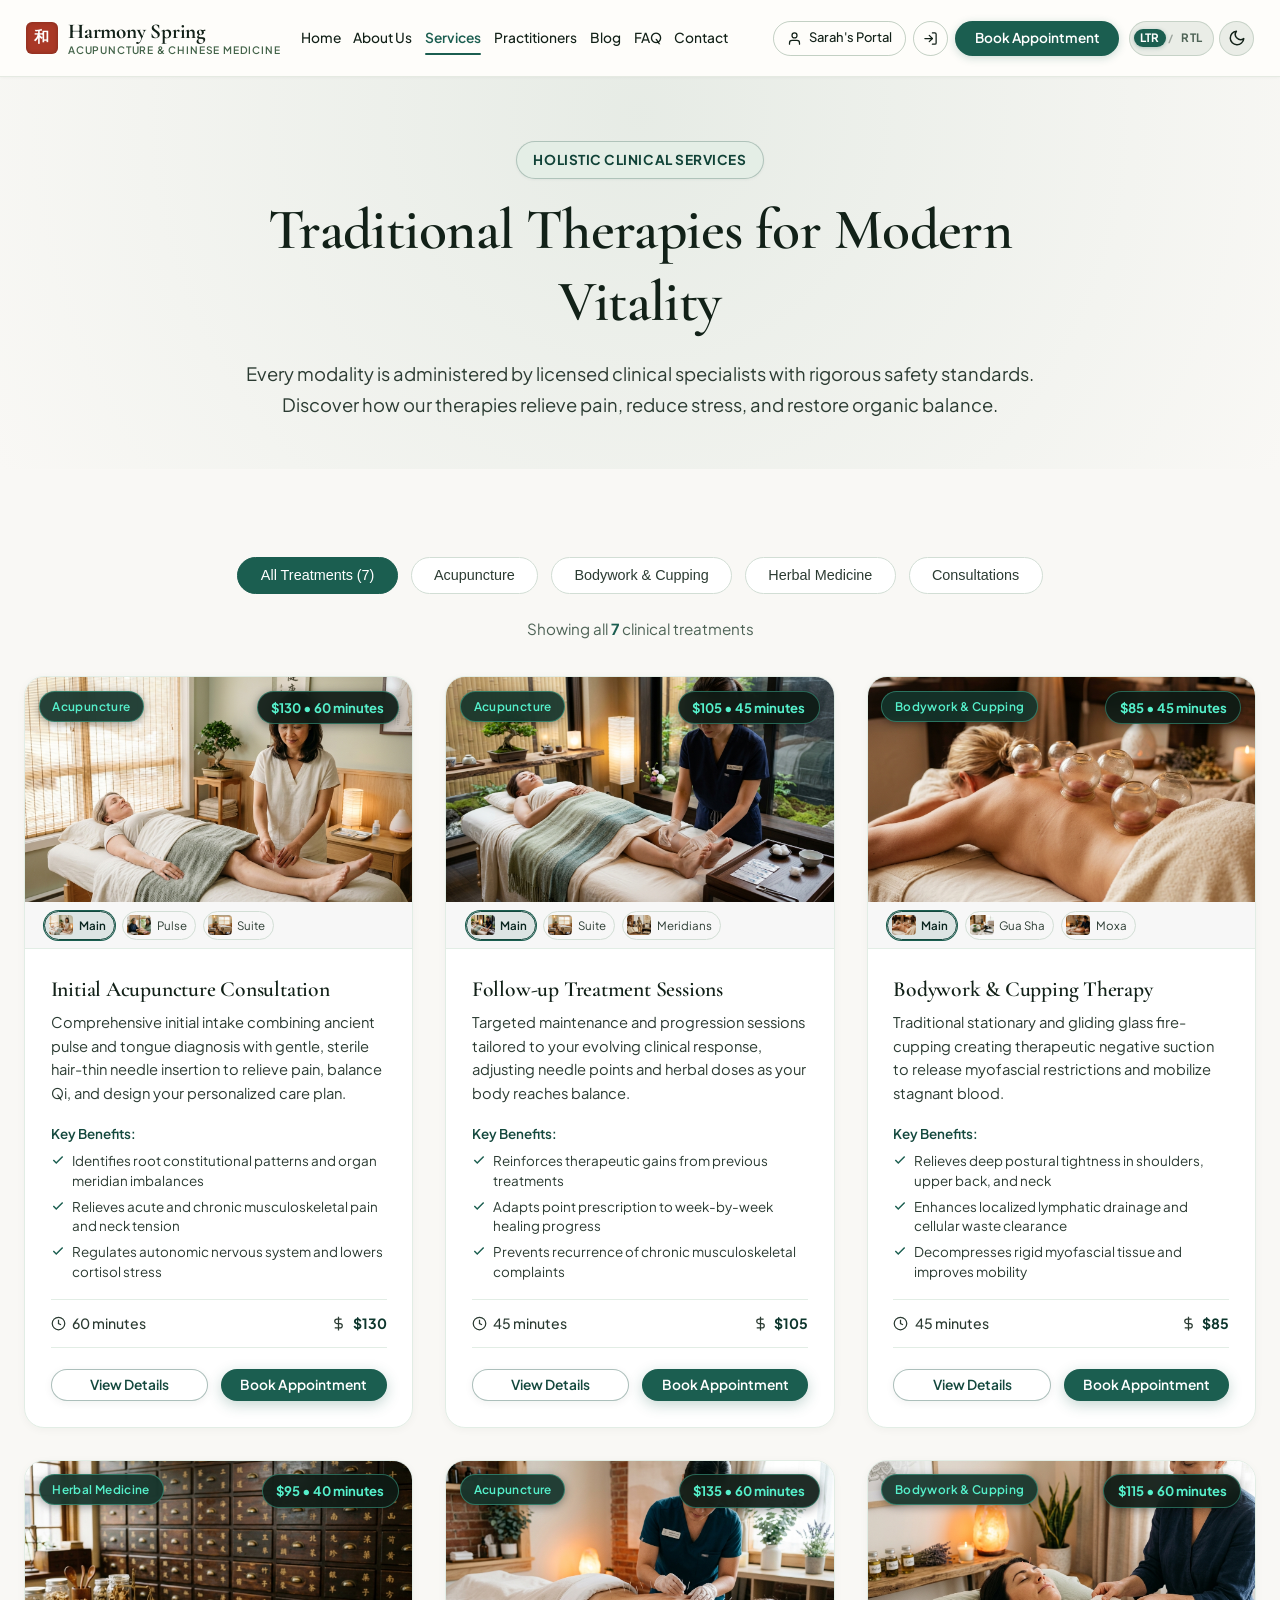
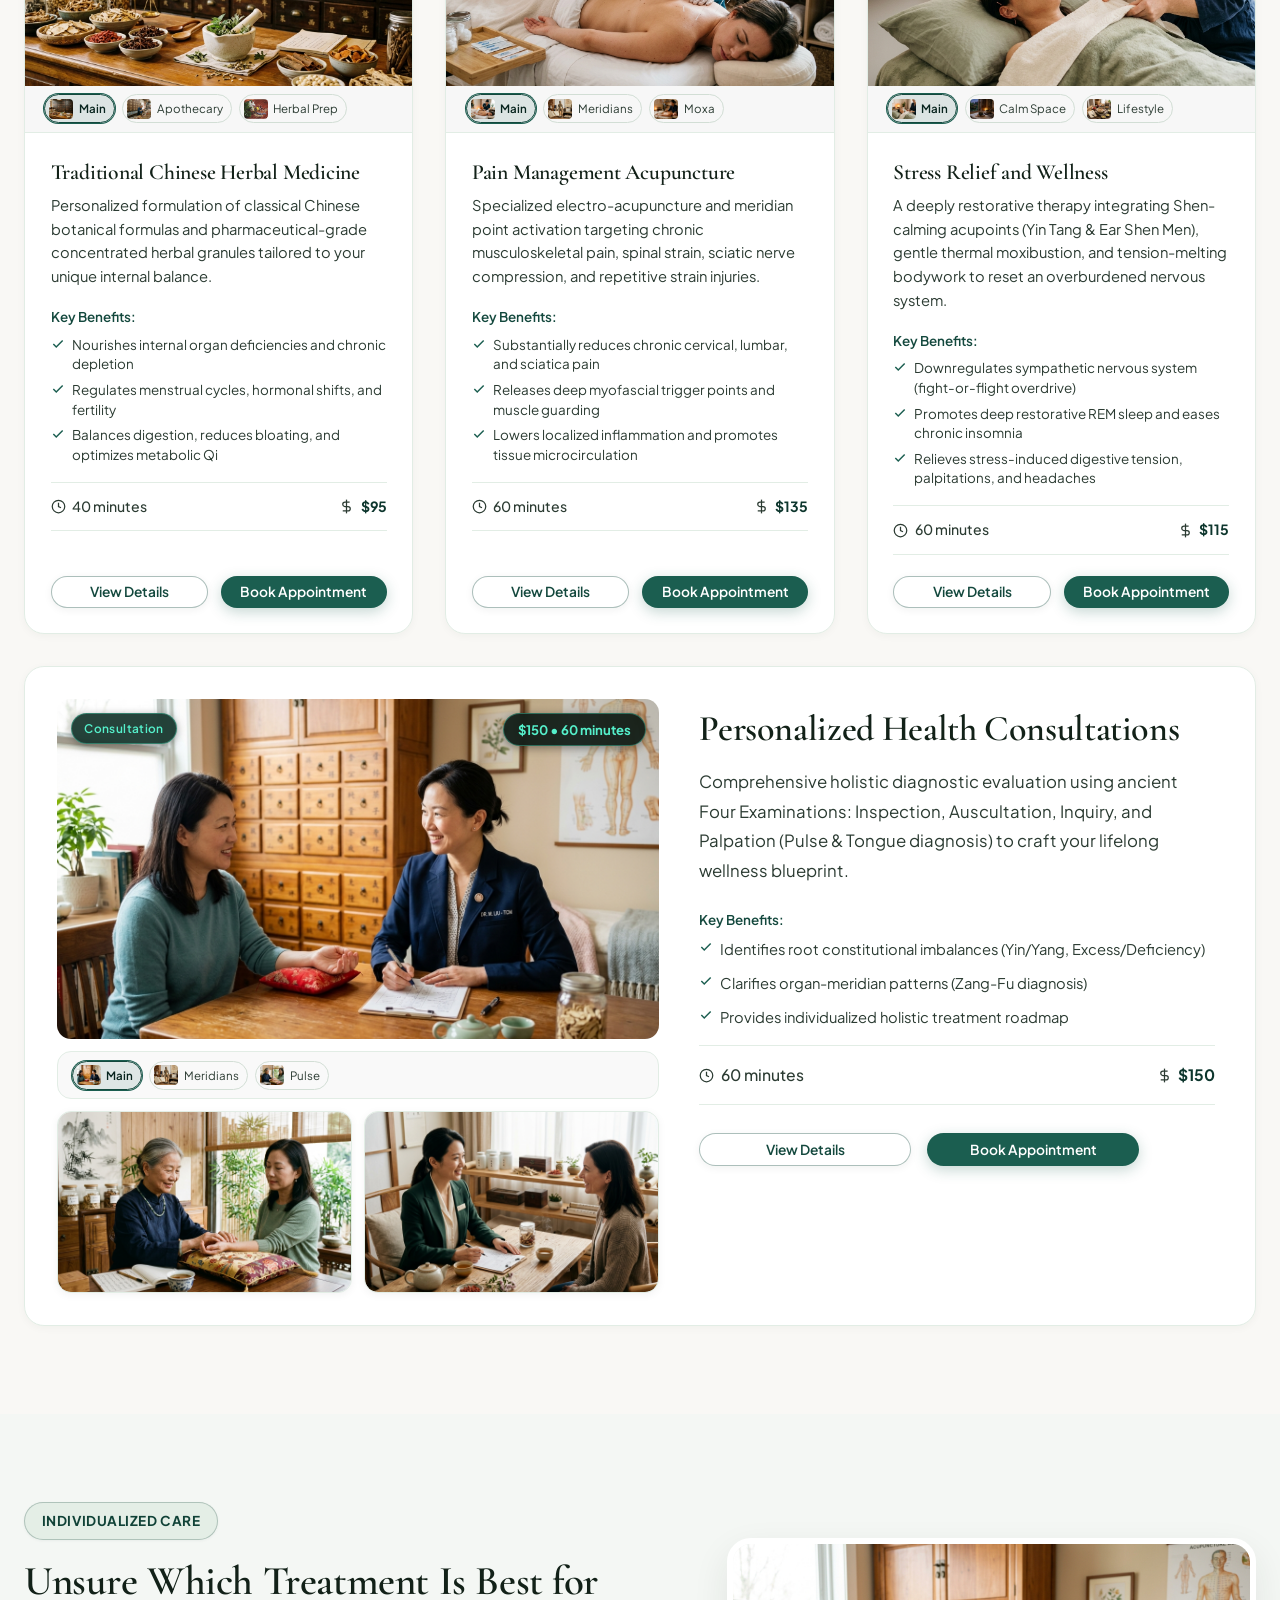
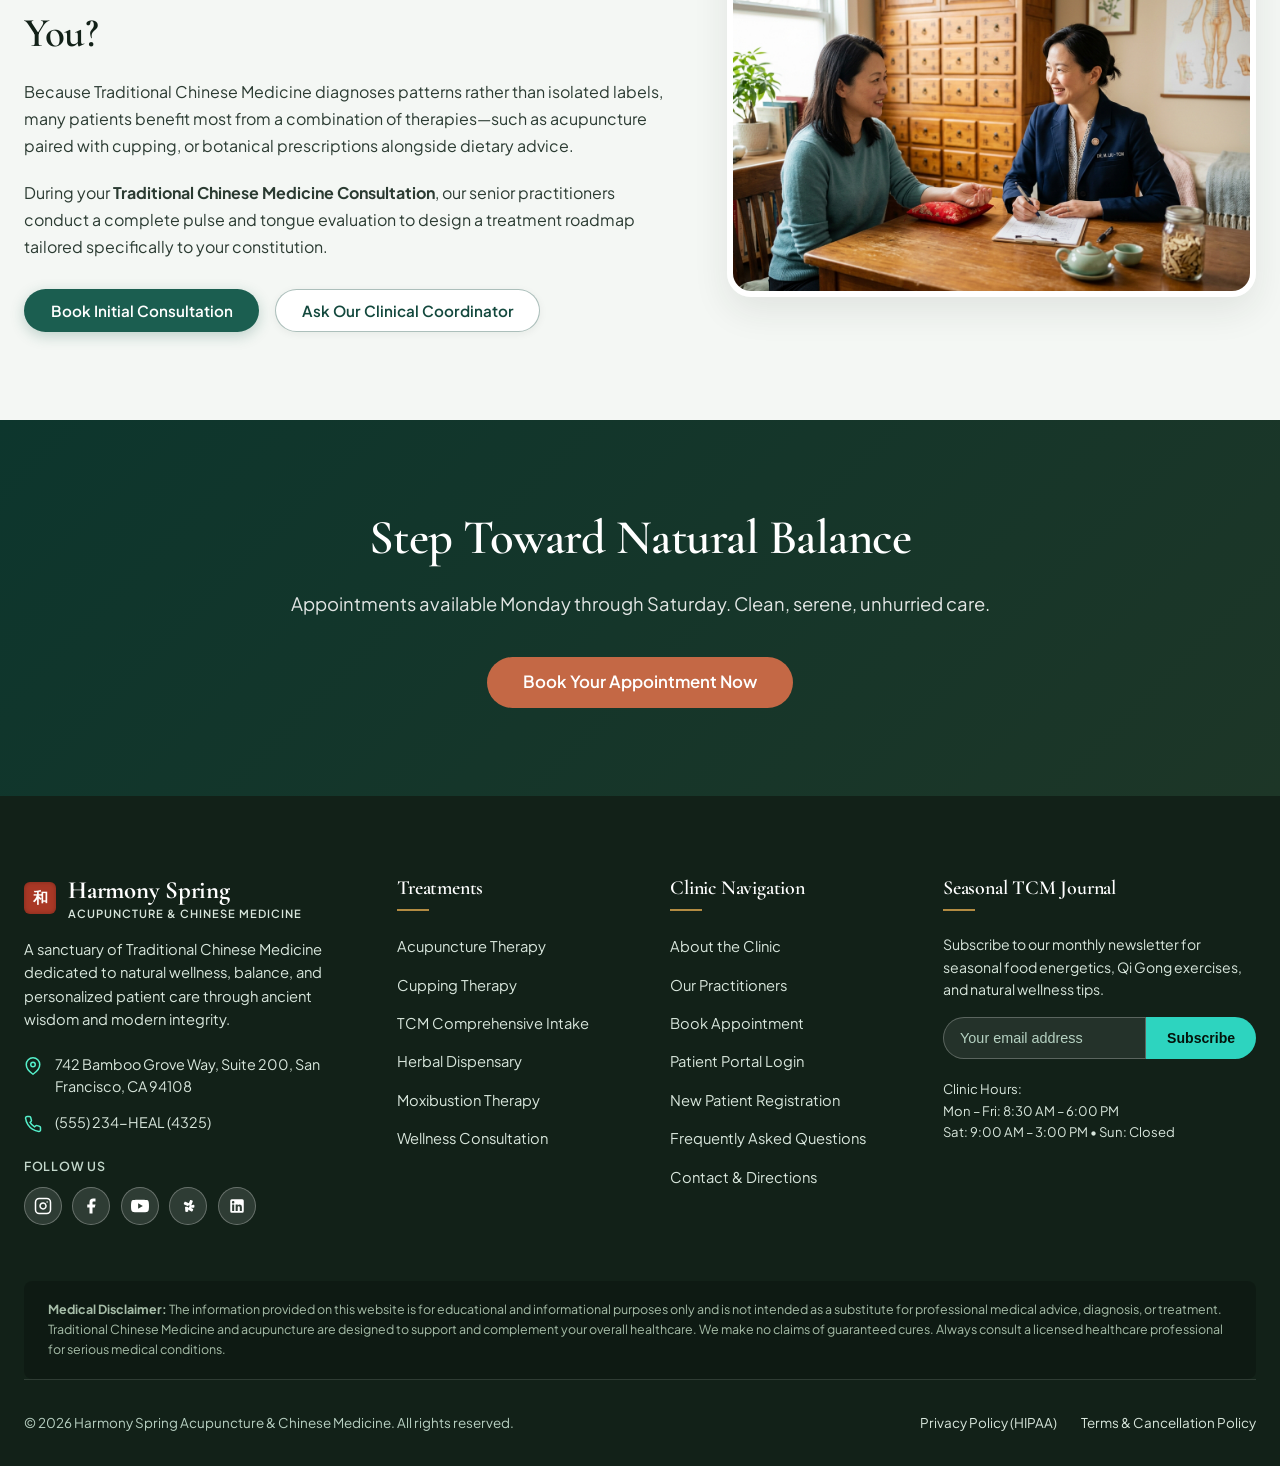
==== commit cea569be: "Add files via upload" ====
--- a/Acupuncture & Traditional Chinese Medicine Clinic/services.html
+++ b/Acupuncture & Traditional Chinese Medicine Clinic/services.html
@@ -407,37 +407,62 @@
           
           return `
           <article class="service-card" data-category="${s.category}" data-id="${s.id}" style="animation: serviceFadeIn 0.35s ease both; animation-delay: ${idx * 0.05}s;">
-            <div class="service-card-media">
-              <img 
-                src="${mainImgSrc}" 
-                alt="${altText}" 
-                loading="lazy"
-                class="service-main-img"
-                id="mainImg_${s.id}"
-                onerror="this.onerror=null; this.src='assets/images/hero_acupuncture.jpg';"
-              >
-              <span class="service-category-tag">${getCategoryBadgeLabel(s.category)}</span>
-              <span class="service-price-tag">${s.price} &bull; ${s.duration}</span>
-            </div>
-
-            ${supporting.length > 0 ? `
-              <div class="service-thumbnails-strip" role="group" aria-label="Photo gallery views for ${s.name}">
-                <button type="button" class="thumb-pill active" data-card-id="${s.id}" data-src="${mainImgSrc}" data-alt="${altText}" title="Main View: ${s.name}">
-                  <img src="${mainImgSrc}" alt="Main view thumbnail" width="24" height="20" loading="lazy">
-                  <span>Main</span>
-                </button>
-                ${supporting.map((sup, sIdx) => {
-                  const supSrc = (sup.src || '').replace(/^\/+/, '');
-                  const label = getShortThumbLabel(sup.title, sIdx);
-                  return `
-                    <button type="button" class="thumb-pill" data-card-id="${s.id}" data-src="${supSrc}" data-alt="${sup.title}" title="${sup.title}">
-                      <img src="${supSrc}" alt="${sup.title} thumbnail" width="24" height="20" loading="lazy">
-                      <span>${label}</span>
-                    </button>
-                  `;
-                }).join('')}
+            <div class="service-card-visual">
+              <div class="service-card-media">
+                <img 
+                  src="${mainImgSrc}" 
+                  alt="${altText}" 
+                  loading="lazy"
+                  class="service-main-img"
+                  id="mainImg_${s.id}"
+                  onerror="this.onerror=null; this.src='assets/images/hero_acupuncture.jpg';"
+                >
+                <span class="service-category-tag">${getCategoryBadgeLabel(s.category)}</span>
+                <span class="service-price-tag">${s.price} &bull; ${s.duration}</span>
               </div>
-            ` : ''}
+
+              ${supporting.length > 0 ? `
+                <div class="service-thumbnails-strip" role="group" aria-label="Photo gallery views for ${s.name}">
+                  <button type="button" class="thumb-pill active" data-card-id="${s.id}" data-src="${mainImgSrc}" data-alt="${altText}" title="Main View: ${s.name}">
+                    <img src="${mainImgSrc}" alt="Main view thumbnail" width="24" height="20" loading="lazy">
+                    <span>Main</span>
+                  </button>
+                  ${supporting.map((sup, sIdx) => {
+                    const supSrc = (sup.src || '').replace(/^\/+/, '');
+                    const label = getShortThumbLabel(sup.title, sIdx);
+                    return `
+                      <button type="button" class="thumb-pill" data-card-id="${s.id}" data-src="${supSrc}" data-alt="${sup.title}" title="${sup.title}">
+                        <img src="${supSrc}" alt="${sup.title} thumbnail" width="24" height="20" loading="lazy">
+                        <span>${label}</span>
+                      </button>
+                    `;
+                  }).join('')}
+                </div>
+              ` : ''}
+
+              ${(Array.isArray(s.additionalImages) && s.additionalImages.length > 0) || s.id === 'tcm-consultation' ? `
+                <div class="consultation-dual-showcase" role="region" aria-label="Personalized Health Consultation Clinical Photography">
+                  <div class="consultation-dual-item" data-card-id="${s.id}" data-src="assets/images/pulse_diagnosis.jpg" data-alt="Chinese medicine practitioner checking a patient's pulse during a professional consultation" title="TCM Pulse Diagnosis">
+                    <img 
+                      src="assets/images/pulse_diagnosis.jpg" 
+                      alt="Chinese medicine practitioner checking a patient's pulse during a professional consultation" 
+                      class="consultation-dual-img"
+                      loading="lazy"
+                      onerror="this.onerror=null; this.src='assets/images/hero_acupuncture.jpg';"
+                    >
+                  </div>
+                  <div class="consultation-dual-item" data-card-id="${s.id}" data-src="assets/images/wellness_consultation.jpg" data-alt="Practitioner discussing a personalized wellness treatment plan with a patient, with traditional Chinese herbs visible in the clinic" title="Holistic Wellness Consultation">
+                    <img 
+                      src="assets/images/wellness_consultation.jpg" 
+                      alt="Practitioner discussing a personalized wellness treatment plan with a patient, with traditional Chinese herbs visible in the clinic" 
+                      class="consultation-dual-img"
+                      loading="lazy"
+                      onerror="this.onerror=null; this.src='assets/images/hero_acupuncture.jpg';"
+                    >
+                  </div>
+                </div>
+              ` : ''}
+            </div>
 
             <div class="service-card-body">
               <h3 class="service-card-title">${s.name}</h3>
@@ -505,6 +530,34 @@
           });
           pill.addEventListener('mouseenter', activatePill);
         });
+
+        // Attach click handler to consultation dual items to preview in main card image
+        const dualItems = grid.querySelectorAll('.consultation-dual-item');
+        dualItems.forEach(item => {
+          item.addEventListener('click', () => {
+            const cardId = item.dataset.cardId;
+            const newSrc = item.dataset.src;
+            const newAlt = item.dataset.alt;
+            const mainImg = document.getElementById(`mainImg_${cardId}`);
+            if (mainImg && newSrc && mainImg.getAttribute('src') !== newSrc) {
+              mainImg.style.opacity = '0.7';
+              setTimeout(() => {
+                mainImg.src = newSrc;
+                if (newAlt) mainImg.alt = newAlt;
+                mainImg.style.opacity = '1';
+              }, 120);
+            }
+            // If matching thumbnail pill exists, activate it
+            const card = item.closest('.service-card');
+            if (card && newSrc) {
+              const matchingPill = card.querySelector(`.thumb-pill[data-src="${newSrc}"]`);
+              if (matchingPill) {
+                card.querySelectorAll('.thumb-pill').forEach(p => p.classList.remove('active'));
+                matchingPill.classList.add('active');
+              }
+            }
+          });
+        });
       }
 
       function applyFilter(cat) {
--- a/Acupuncture & Traditional Chinese Medicine Clinic/assets/css/style.css
+++ b/Acupuncture & Traditional Chinese Medicine Clinic/assets/css/style.css
@@ -135,7 +135,8 @@
 /* Containers & Grid */
 .container {
   width: 100%;
-  max-width: 1280px;
+  max-width: 1400px;
+  margin-inline: auto;
   margin-left: auto;
   margin-right: auto;
   padding-left: 1.5rem;
@@ -1058,27 +1059,33 @@
   grid-template-columns: repeat(3, minmax(0, 1fr));
   gap: 2rem;
   width: 100%;
-  max-width: 1200px;
+  max-width: 1400px;
+  margin-inline: auto;
   margin: 0 auto;
   box-sizing: border-box;
 }
 
-/* Symmetrical diamond centering for 7 cards on desktop (3 + 3 + 1) */
+/* Symmetrical desktop layout: Card 7 (Personalized Health Consultations) spans full width as featured intake modality */
 @media (min-width: 1025px) {
   .services-grid[data-count="7"] > .service-card:last-child {
-    grid-column: 2;
-  }
-}
-
-/* Balanced centering for filtered subsets on desktop and tablet */
+    grid-column: 1 / -1;
+  }
+}
+
+/* Balanced full-width utilization for filtered subsets (no narrow artificial constraints) */
 .services-grid[data-count="1"] {
-  grid-template-columns: minmax(320px, 480px);
-  justify-content: center;
+  grid-template-columns: 1fr;
+  width: 100%;
+  max-width: 1400px;
+  margin-inline: auto;
 }
 
 .services-grid[data-count="2"] {
-  grid-template-columns: repeat(2, minmax(320px, 460px));
-  justify-content: center;
+  grid-template-columns: repeat(2, minmax(0, 1fr));
+  gap: 2rem;
+  width: 100%;
+  max-width: 1400px;
+  margin-inline: auto;
 }
 
 /* Tablet: 2 columns */
@@ -1087,9 +1094,12 @@
     grid-template-columns: repeat(2, minmax(0, 1fr)) !important;
     gap: 1.75rem !important;
   }
+  .services-grid[data-count="1"] {
+    grid-template-columns: 1fr !important;
+  }
   .services-grid[data-count="7"] > .service-card:last-child {
     grid-column: 1 / -1;
-    max-width: 520px;
+    max-width: 100%;
     margin: 0 auto;
     width: 100%;
   }
@@ -1114,6 +1124,14 @@
   display: flex;
   flex-direction: column;
   transition: transform var(--t-smooth), box-shadow var(--t-smooth), border-color var(--t-smooth);
+  width: 100%;
+  box-sizing: border-box;
+}
+
+.service-card-visual {
+  display: flex;
+  flex-direction: column;
+  width: 100%;
 }
 
 .service-card:hover {
@@ -1267,6 +1285,283 @@
   flex-shrink: 0;
   margin-top: 2px;
   color: var(--c-jade-500);
+}
+
+/* ==========================================================================
+   PERSONALIZED HEALTH CONSULTATIONS - DUAL SUPPORTING IMAGES & WIDE SHOWCASE
+   ========================================================================== */
+.consultation-dual-showcase {
+  display: grid;
+  grid-template-columns: repeat(2, minmax(0, 1fr));
+  gap: 12px;
+  width: 100%;
+  box-sizing: border-box;
+  padding: 0 1.2rem;
+  margin: 0.85rem 0 0.5rem 0;
+}
+
+.consultation-dual-item {
+  width: 100%;
+  border-radius: var(--radius-md);
+  overflow: hidden;
+  box-shadow: 0 2px 8px rgba(0, 0, 0, 0.05);
+  border: 1px solid var(--c-border-light);
+  background: var(--c-sage-50);
+  transition: transform var(--t-fast), box-shadow var(--t-fast), border-color var(--t-fast);
+  cursor: pointer;
+}
+
+.consultation-dual-item:hover {
+  transform: translateY(-2px);
+  border-color: var(--c-jade-500);
+  box-shadow: 0 6px 18px rgba(27, 94, 80, 0.16);
+}
+
+.consultation-dual-img {
+  width: 100%;
+  height: 180px;
+  object-fit: cover;
+  display: block;
+  border-radius: calc(var(--radius-md) - 1px);
+  transition: transform 0.4s ease;
+}
+
+.consultation-dual-item:hover .consultation-dual-img {
+  transform: scale(1.03);
+}
+
+/* Dark mode overrides for dual showcase */
+[data-theme="dark"] .consultation-dual-item {
+  background: #101c15 !important;
+  border-color: #23372b !important;
+  box-shadow: 0 2px 10px rgba(0, 0, 0, 0.45) !important;
+}
+
+[data-theme="dark"] .consultation-dual-item:hover {
+  border-color: #55f0cb !important;
+  box-shadow: 0 6px 20px rgba(85, 240, 203, 0.22) !important;
+}
+
+/* ==========================================================================
+   WIDE 2-COLUMN SERVICE CARD SHOWCASE (Desktop)
+   Used when single card / filtered view (data-count="1"),
+   or when Card 7 spans full row in data-count="7"
+   ========================================================================== */
+@media (min-width: 992px) {
+  .services-grid[data-count="1"] .service-card,
+  .services-grid[data-count="7"] > .service-card:last-child,
+  .service-card.service-card-wide {
+    display: grid;
+    grid-template-columns: minmax(0, 1.15fr) minmax(0, 1fr);
+    gap: 2.5rem;
+    align-items: start;
+    padding: 2rem;
+    background: var(--c-cream-card);
+    border-radius: var(--radius-lg);
+    border: 1px solid var(--c-border-light);
+    box-shadow: var(--shadow-sm);
+    width: 100%;
+    max-width: 1400px;
+    box-sizing: border-box;
+  }
+
+  .services-grid[data-count="1"] .service-card .service-card-visual,
+  .services-grid[data-count="7"] > .service-card:last-child .service-card-visual,
+  .service-card.service-card-wide .service-card-visual {
+    display: flex;
+    flex-direction: column;
+    width: 100%;
+  }
+
+  .services-grid[data-count="1"] .service-card .service-card-media,
+  .services-grid[data-count="7"] > .service-card:last-child .service-card-media,
+  .service-card.service-card-wide .service-card-media {
+    height: 340px;
+    border-radius: var(--radius-md);
+    overflow: hidden;
+  }
+
+  .services-grid[data-count="1"] .service-card .service-thumbnails-strip,
+  .services-grid[data-count="7"] > .service-card:last-child .service-thumbnails-strip,
+  .service-card.service-card-wide .service-thumbnails-strip {
+    border-radius: var(--radius-md);
+    margin-top: 0.75rem;
+    margin-bottom: 0.75rem;
+    background: rgba(0, 0, 0, 0.025);
+    border: 1px solid var(--c-border-light);
+    padding: 0.55rem 0.85rem;
+  }
+
+  .services-grid[data-count="1"] .service-card .consultation-dual-showcase,
+  .services-grid[data-count="7"] > .service-card:last-child .consultation-dual-showcase,
+  .service-card.service-card-wide .consultation-dual-showcase {
+    padding: 0;
+    margin: 0;
+    width: 100%;
+  }
+
+  .services-grid[data-count="1"] .service-card .service-card-body,
+  .services-grid[data-count="7"] > .service-card:last-child .service-card-body,
+  .service-card.service-card-wide .service-card-body {
+    padding: 0.5rem 0.5rem 0.5rem 0;
+    display: flex;
+    flex-direction: column;
+    justify-content: flex-start;
+  }
+
+  .services-grid[data-count="1"] .service-card .service-card-title,
+  .services-grid[data-count="7"] > .service-card:last-child .service-card-title,
+  .service-card.service-card-wide .service-card-title {
+    font-size: 2.25rem;
+    line-height: 1.22;
+    margin-bottom: 1rem;
+  }
+
+  .services-grid[data-count="1"] .service-card .service-card-desc,
+  .services-grid[data-count="7"] > .service-card:last-child .service-card-desc,
+  .service-card.service-card-wide .service-card-desc {
+    font-size: 1.05rem;
+    line-height: 1.75;
+    color: var(--c-ink-body);
+    margin-bottom: 1.5rem;
+  }
+
+  .services-grid[data-count="1"] .service-card .service-card-benefits,
+  .services-grid[data-count="7"] > .service-card:last-child .service-card-benefits,
+  .service-card.service-card-wide .service-card-benefits {
+    margin-bottom: 1.75rem;
+  }
+
+  .services-grid[data-count="1"] .service-card .service-card-benefits strong,
+  .services-grid[data-count="7"] > .service-card:last-child .service-card-benefits strong {
+    font-size: 0.95rem;
+    margin-bottom: 0.6rem;
+  }
+
+  .services-grid[data-count="1"] .service-card .service-benefits-list,
+  .services-grid[data-count="7"] > .service-card:last-child .service-benefits-list,
+  .service-card.service-card-wide .service-benefits-list {
+    display: grid;
+    grid-template-columns: repeat(auto-fit, minmax(260px, 1fr));
+    gap: 0.75rem 1.25rem;
+  }
+
+  .services-grid[data-count="1"] .service-card .service-benefits-list li,
+  .services-grid[data-count="7"] > .service-card:last-child .service-benefits-list li,
+  .service-card.service-card-wide .service-benefits-list li {
+    font-size: 0.92rem;
+    line-height: 1.5;
+  }
+
+  .services-grid[data-count="1"] .service-card .service-meta-row,
+  .services-grid[data-count="7"] > .service-card:last-child .service-meta-row,
+  .service-card.service-card-wide .service-meta-row {
+    padding: 1rem 0;
+    margin-bottom: 1.75rem;
+    font-size: 0.98rem;
+  }
+
+  .services-grid[data-count="1"] .service-card .service-card-actions,
+  .services-grid[data-count="7"] > .service-card:last-child .service-card-actions,
+  .service-card.service-card-wide .service-card-actions {
+    max-width: 440px;
+    gap: 1rem;
+  }
+}
+
+/* Tablet adjustments */
+@media (max-width: 991px) and (min-width: 769px) {
+  .services-grid[data-count="1"] .service-card,
+  .services-grid[data-count="7"] > .service-card:last-child,
+  .service-card.service-card-wide {
+    display: flex;
+    flex-direction: column;
+    padding: 1.6rem;
+    gap: 1.5rem;
+    width: 100%;
+    max-width: 100%;
+  }
+
+  .services-grid[data-count="1"] .service-card .service-card-media,
+  .services-grid[data-count="7"] > .service-card:last-child .service-card-media,
+  .service-card.service-card-wide .service-card-media {
+    height: 300px;
+    border-radius: var(--radius-md);
+  }
+
+  .services-grid[data-count="1"] .service-card .service-thumbnails-strip,
+  .services-grid[data-count="7"] > .service-card:last-child .service-thumbnails-strip,
+  .service-card.service-card-wide .service-thumbnails-strip {
+    border-radius: var(--radius-md);
+    margin-top: 0.6rem;
+    margin-bottom: 0.6rem;
+  }
+
+  .services-grid[data-count="1"] .service-card .service-card-body,
+  .services-grid[data-count="7"] > .service-card:last-child .service-card-body,
+  .service-card.service-card-wide .service-card-body {
+    padding: 0;
+  }
+}
+
+/* Mobile adjustments */
+@media (max-width: 768px) {
+  .services-grid[data-count="1"] .service-card,
+  .services-grid[data-count="7"] > .service-card:last-child,
+  .service-card.service-card-wide {
+    display: flex;
+    flex-direction: column;
+    padding: 1.1rem;
+    gap: 1.25rem;
+    width: 100%;
+  }
+
+  .services-grid[data-count="1"] .service-card .service-card-media,
+  .services-grid[data-count="7"] > .service-card:last-child .service-card-media,
+  .service-card.service-card-wide .service-card-media {
+    height: 220px;
+    border-radius: var(--radius-sm);
+  }
+
+  .services-grid[data-count="1"] .service-card .service-thumbnails-strip,
+  .services-grid[data-count="7"] > .service-card:last-child .service-thumbnails-strip,
+  .service-card.service-card-wide .service-thumbnails-strip {
+    border-radius: var(--radius-sm);
+    margin-top: 0.5rem;
+    margin-bottom: 0.5rem;
+  }
+
+  .services-grid[data-count="1"] .service-card .service-card-body,
+  .services-grid[data-count="7"] > .service-card:last-child .service-card-body,
+  .service-card.service-card-wide .service-card-body {
+    padding: 0;
+  }
+}
+
+/* Dark mode for wide cards */
+[data-theme="dark"] .services-grid[data-count="1"] .service-card,
+[data-theme="dark"] .services-grid[data-count="7"] > .service-card:last-child,
+[data-theme="dark"] .service-card.service-card-wide {
+  background: #112219 !important;
+  border-color: #23372b !important;
+}
+
+[data-theme="dark"] .services-grid[data-count="1"] .service-card .service-thumbnails-strip,
+[data-theme="dark"] .services-grid[data-count="7"] > .service-card:last-child .service-thumbnails-strip,
+[data-theme="dark"] .service-card.service-card-wide .service-thumbnails-strip {
+  background: #14281e !important;
+  border-color: #23372b !important;
+}
+
+/* Responsive mobile handling for dual images */
+@media (max-width: 520px) {
+  .consultation-dual-showcase {
+    grid-template-columns: 1fr;
+    gap: 12px;
+  }
+  .consultation-dual-img {
+    height: 180px;
+  }
 }
 
 .service-meta-row {
